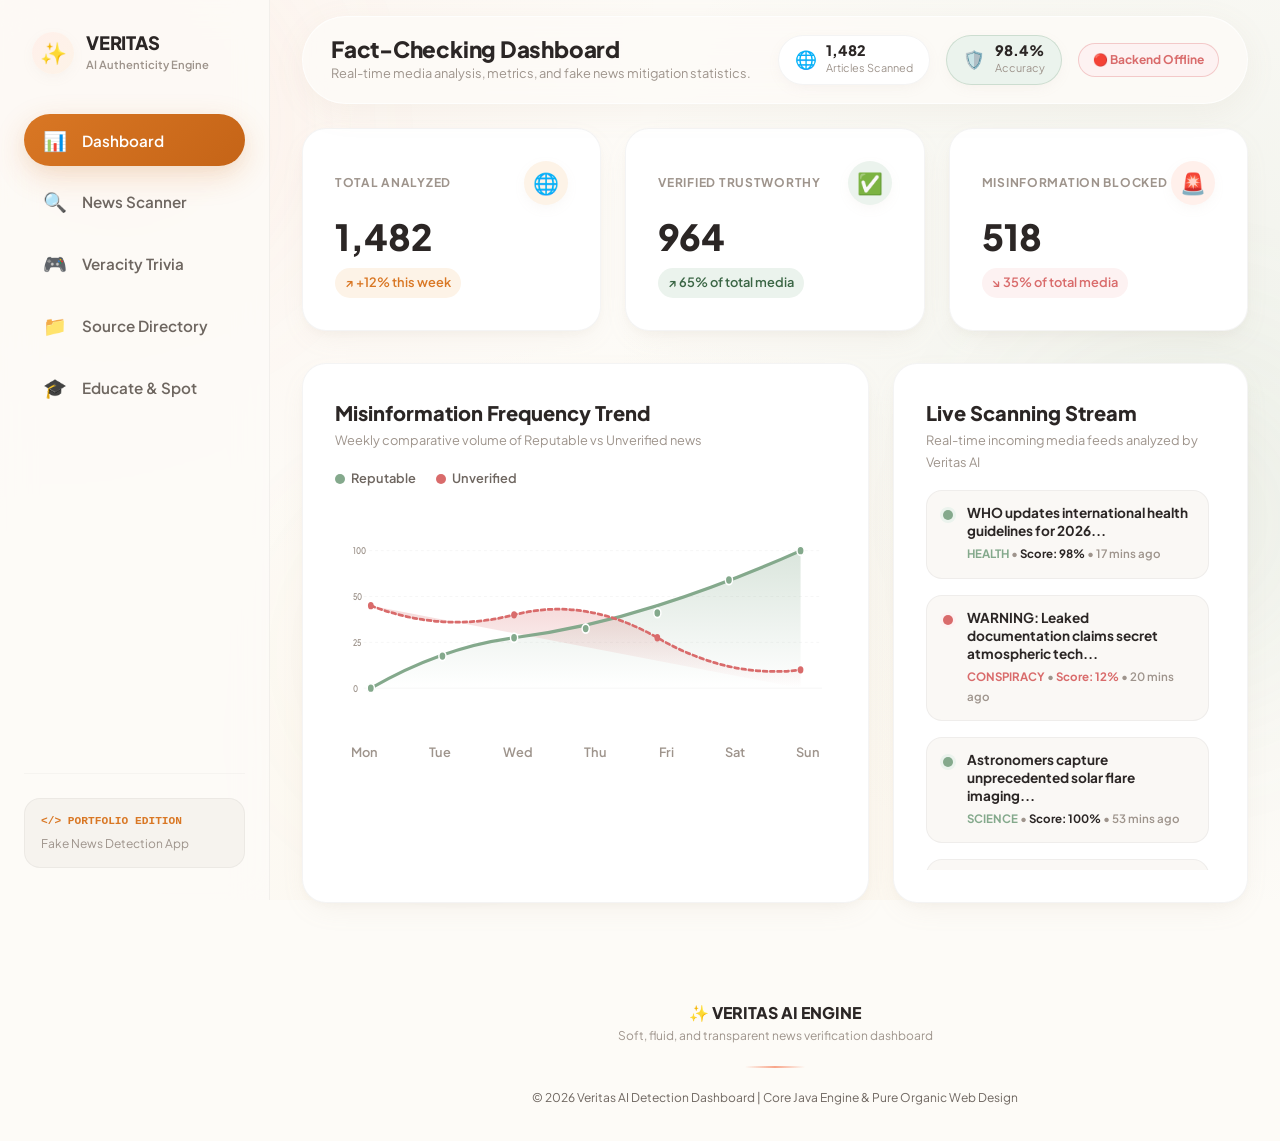
==== ui/index.html @ 65b44047 "Redesign full VERITAS Fact-Checking Dashboard with soft organic fluid light theme" ====
<!DOCTYPE html>
<html lang="en">
<head>
    <meta charset="UTF-8">
    <meta name="viewport" content="width=device-width, initial-scale=1.0">
    <title>Veritas AI — Fact-Checking Dashboard</title>
    <link rel="stylesheet" href="styles.css">
    <link rel="preconnect" href="https://fonts.googleapis.com">
    <link rel="preconnect" href="https://fonts.gstatic.com" crossorigin>
    <link href="https://fonts.googleapis.com/css2?family=Plus+Jakarta+Sans:wght@300;400;500;600;700;800&display=swap" rel="stylesheet">
</head>
<body>
    <!-- Organic Background Ambient Glows -->
    <div class="ambient-glow glow-1"></div>
    <div class="ambient-glow glow-2"></div>
    <div class="ambient-glow glow-3"></div>

    <div class="dashboard-layout">
        <!-- Sidebar Navigation -->
        <aside class="sidebar" id="sidebar">
            <div class="sidebar-brand">
                <div class="brand-logo-icon">✨</div>
                <div class="brand-logo-text">
                    <span class="brand-title">VERITAS</span>
                    <span class="brand-sub">AI Authenticity Engine</span>
                </div>
            </div>

            <nav class="sidebar-nav">
                <button class="nav-item active ripple-container" data-view="dashboard">
                    <span class="nav-icon">📊</span>
                    <span class="nav-label">Dashboard</span>
                </button>
                <button class="nav-item ripple-container" data-view="scanner">
                    <span class="nav-icon">🔍</span>
                    <span class="nav-label">News Scanner</span>
                </button>
                <button class="nav-item ripple-container" data-view="trivia">
                    <span class="nav-icon">🎮</span>
                    <span class="nav-label">Veracity Trivia</span>
                </button>
                <button class="nav-item ripple-container" data-view="directory">
                    <span class="nav-icon">📁</span>
                    <span class="nav-label">Source Directory</span>
                </button>
                <button class="nav-item ripple-container" data-view="educate">
                    <span class="nav-icon">🎓</span>
                    <span class="nav-label">Educate & Spot</span>
                </button>
            </nav>

            <div class="sidebar-footer">
                <div class="portfolio-badge">
                    <span class="badge-code">&lt;/&gt; PORTFOLIO EDITION</span>
                    <span class="badge-sub">Fake News Detection App</span>
                </div>
            </div>
        </aside>

        <!-- Main Wrapper -->
        <div class="main-wrapper">
            <!-- Topbar Navigation -->
            <header class="topbar">
                <div class="topbar-left">
                    <button class="sidebar-toggle" id="sidebarToggle" aria-label="Toggle Sidebar">☰</button>
                    <div class="topbar-title-group">
                        <h1 id="pageTitle" class="page-title">Fact-Checking Dashboard</h1>
                        <p id="pageSubtitle" class="page-subtitle">Real-time media analysis, metrics, and fake news mitigation statistics.</p>
                    </div>
                </div>

                <div class="topbar-right">
                    <div class="top-metric-pill">
                        <span class="metric-icon">🌐</span>
                        <div class="metric-text-group">
                            <span class="metric-val">1,482</span>
                            <span class="metric-lbl">Articles Scanned</span>
                        </div>
                    </div>
                    <div class="top-metric-pill highlight">
                        <span class="metric-icon">🛡️</span>
                        <div class="metric-text-group">
                            <span class="metric-val">98.4%</span>
                            <span class="metric-lbl">Accuracy</span>
                        </div>
                    </div>
                    <div id="apiStatus" class="status-indicator checking">Checking...</div>
                </div>
            </header>

            <!-- Views Container -->
            <main class="content-body">

                <!-- VIEW 1: DASHBOARD -->
                <div id="view-dashboard" class="view-section active section-reveal">
                    <!-- Top Metric Cards Row -->
                    <div class="stats-grid">
                        <div class="stat-card card-organic">
                            <div class="stat-header">
                                <span class="stat-title">TOTAL ANALYZED</span>
                                <div class="stat-icon-wrapper globe">🌐</div>
                            </div>
                            <div class="stat-value">1,482</div>
                            <div class="stat-badge positive">
                                <span>↗ +12% this week</span>
                            </div>
                        </div>

                        <div class="stat-card card-organic">
                            <div class="stat-header">
                                <span class="stat-title">VERIFIED TRUSTWORTHY</span>
                                <div class="stat-icon-wrapper check">✅</div>
                            </div>
                            <div class="stat-value">964</div>
                            <div class="stat-badge neutral">
                                <span>↗ 65% of total media</span>
                            </div>
                        </div>

                        <div class="stat-card card-organic">
                            <div class="stat-header">
                                <span class="stat-title">MISINFORMATION BLOCKED</span>
                                <div class="stat-icon-wrapper alert">🚨</div>
                            </div>
                            <div class="stat-value">518</div>
                            <div class="stat-badge negative">
                                <span>↘ 35% of total media</span>
                            </div>
                        </div>
                    </div>

                    <!-- Dashboard Main Grid: Trend Chart & Live Stream -->
                    <div class="dashboard-grid">
                        <!-- Misinformation Frequency Trend Chart Card -->
                        <div class="card card-organic chart-card">
                            <div class="chart-header">
                                <div>
                                    <h2 class="card-heading">Misinformation Frequency Trend</h2>
                                    <p class="card-subheading">Weekly comparative volume of Reputable vs Unverified news</p>
                                </div>
                                <div class="chart-legend">
                                    <span class="legend-item"><span class="dot sage"></span> Reputable</span>
                                    <span class="legend-item"><span class="dot terracotta"></span> Unverified</span>
                                </div>
                            </div>

                            <div class="chart-container">
                                <svg class="trend-chart-svg" viewBox="0 0 700 240" preserveAspectRatio="none">
                                    <defs>
                                        <linearGradient id="sageGrad" x1="0" y1="0" x2="0" y2="1">
                                            <stop offset="0%" stop-color="#84A98C" stop-opacity="0.3"/>
                                            <stop offset="100%" stop-color="#84A98C" stop-opacity="0.0"/>
                                        </linearGradient>
                                        <linearGradient id="terraGrad" x1="0" y1="0" x2="0" y2="1">
                                            <stop offset="0%" stop-color="#D96B6B" stop-opacity="0.25"/>
                                            <stop offset="100%" stop-color="#D96B6B" stop-opacity="0.0"/>
                                        </linearGradient>
                                    </defs>

                                    <!-- Grid lines -->
                                    <line x1="40" y1="40" x2="680" y2="40" stroke="rgba(43,38,37,0.05)" stroke-dasharray="4 4"/>
                                    <line x1="40" y1="90" x2="680" y2="90" stroke="rgba(43,38,37,0.05)" stroke-dasharray="4 4"/>
                                    <line x1="40" y1="140" x2="680" y2="140" stroke="rgba(43,38,37,0.05)" stroke-dasharray="4 4"/>
                                    <line x1="40" y1="190" x2="680" y2="190" stroke="rgba(43,38,37,0.05)"/>

                                    <!-- Y Axis Labels -->
                                    <text x="25" y="44" class="chart-axis-text">100</text>
                                    <text x="25" y="94" class="chart-axis-text">50</text>
                                    <text x="25" y="144" class="chart-axis-text">25</text>
                                    <text x="25" y="194" class="chart-axis-text">0</text>

                                    <!-- Area Fill Curves -->
                                    <path d="M 50 190 Q 150 145, 250 135 T 450 100 T 650 40 L 650 190 Z" fill="url(#sageGrad)"/>
                                    <path d="M 50 100 Q 150 130, 250 110 T 450 135 T 650 170 L 650 190 Z" fill="url(#terraGrad)"/>

                                    <!-- Trend Lines -->
                                    <path d="M 50 190 Q 150 145, 250 135 T 450 100 T 650 40" fill="none" stroke="#84A98C" stroke-width="3.5" stroke-linecap="round"/>
                                    <path d="M 50 100 Q 150 130, 250 110 T 450 135 T 650 170" fill="none" stroke="#D96B6B" stroke-width="3" stroke-dasharray="6 4" stroke-linecap="round"/>

                                    <!-- Data Dots -->
                                    <circle cx="50" cy="190" r="5" fill="#84A98C" stroke="#FFF" stroke-width="2"/>
                                    <circle cx="150" cy="155" r="5" fill="#84A98C" stroke="#FFF" stroke-width="2"/>
                                    <circle cx="250" cy="135" r="5" fill="#84A98C" stroke="#FFF" stroke-width="2"/>
                                    <circle cx="350" cy="125" r="5" fill="#84A98C" stroke="#FFF" stroke-width="2"/>
                                    <circle cx="450" cy="108" r="5" fill="#84A98C" stroke="#FFF" stroke-width="2"/>
                                    <circle cx="550" cy="72" r="5" fill="#84A98C" stroke="#FFF" stroke-width="2"/>
                                    <circle cx="650" cy="40" r="5" fill="#84A98C" stroke="#FFF" stroke-width="2"/>

                                    <circle cx="50" cy="100" r="4" fill="#D96B6B"/>
                                    <circle cx="250" cy="110" r="4" fill="#D96B6B"/>
                                    <circle cx="450" cy="135" r="4" fill="#D96B6B"/>
                                    <circle cx="650" cy="170" r="4" fill="#D96B6B"/>
                                </svg>
                            </div>

                            <div class="chart-x-axis">
                                <span>Mon</span><span>Tue</span><span>Wed</span><span>Thu</span><span>Fri</span><span>Sat</span><span>Sun</span>
                            </div>
                        </div>

                        <!-- Live Scanning Stream Card -->
                        <div class="card card-organic stream-card">
                            <div class="card-header">
                                <h2 class="card-heading">Live Scanning Stream</h2>
                                <p class="card-subheading">Real-time incoming media feeds analyzed by Veritas AI</p>
                            </div>

                            <div class="stream-list" id="streamList">
                                <div class="stream-item">
                                    <span class="stream-dot sage"></span>
                                    <div class="stream-info">
                                        <h4 class="stream-title">WHO updates international health guidelines for 2026...</h4>
                                        <div class="stream-meta">
                                            <span class="tag">HEALTH</span> • <span class="score">Score: 98%</span> • <span class="time">17 mins ago</span>
                                        </div>
                                    </div>
                                </div>

                                <div class="stream-item">
                                    <span class="stream-dot terracotta"></span>
                                    <div class="stream-info">
                                        <h4 class="stream-title">WARNING: Leaked documentation claims secret atmospheric tech...</h4>
                                        <div class="stream-meta">
                                            <span class="tag danger">CONSPIRACY</span> • <span class="score danger">Score: 12%</span> • <span class="time">20 mins ago</span>
                                        </div>
                                    </div>
                                </div>

                                <div class="stream-item">
                                    <span class="stream-dot sage"></span>
                                    <div class="stream-info">
                                        <h4 class="stream-title">Astronomers capture unprecedented solar flare imaging...</h4>
                                        <div class="stream-meta">
                                            <span class="tag">SCIENCE</span> • <span class="score">Score: 100%</span> • <span class="time">53 mins ago</span>
                                        </div>
                                    </div>
                                </div>

                                <div class="stream-item">
                                    <span class="stream-dot terracotta"></span>
                                    <div class="stream-info">
                                        <h4 class="stream-title">EXCLUSIVE: Secret financial treaty to eliminate digital currency...</h4>
                                        <div class="stream-meta">
                                            <span class="tag danger">FINANCE</span> • <span class="score danger">Score: 8%</span> • <span class="time">45 mins ago</span>
                                        </div>
                                    </div>
                                </div>

                                <div class="stream-item">
                                    <span class="stream-dot sage"></span>
                                    <div class="stream-info">
                                        <h4 class="stream-title">Provincial court passes security reform legislation after debate...</h4>
                                        <div class="stream-meta">
                                            <span class="tag">POLITICS</span> • <span class="score">Score: 87%</span> • <span class="time">42 mins ago</span>
                                        </div>
                                    </div>
                                </div>
                            </div>
                        </div>
                    </div>
                </div>

                <!-- VIEW 2: NEWS SCANNER -->
                <div id="view-scanner" class="view-section section-reveal">
                    <div class="card card-organic">
                        <div class="card-header">
                            <div class="section-title-group">
                                <span class="section-icon">✍️</span>
                                <div>
                                    <h2 class="section-title">Analyze News Article</h2>
                                    <p class="section-desc">Paste article text, rumor claims, or news snippets below for deep AI diagnostic evaluation</p>
                                </div>
                            </div>
                        </div>

                        <div class="input-group">
                            <label for="newsText" class="input-label">Article Text Content</label>
                            <div class="textarea-wrapper">
                                <textarea 
                                    id="newsText" 
                                    class="text-input" 
                                    placeholder="Paste news article content here...&#10;&#10;Example: 'Breaking: Scientists discover revolutionary energy source that eliminates power bills forever! Local authorities confirmed secret documents...'"
                                    rows="7"
                                ></textarea>
                            </div>
                            <div class="input-footer">
                                <div class="quick-tips">
                                    <span class="tip-dot"></span> Tip: Use <kbd>Ctrl</kbd> + <kbd>Enter</kbd> to analyze quickly
                                </div>
                                <span id="charCount" class="char-count">0 characters</span>
                            </div>
                        </div>
                        
                        <div class="button-row">
                            <button id="analyzeBtn" class="analyze-btn btn-magnetic ripple-container" type="button">
                                <span class="btn-icon">🚀</span>
                                <span class="btn-text">Analyze Article</span>
                            </button>
                        </div>
                    </div>

                    <!-- Results Section -->
                    <div id="resultsCard" class="card card-organic results-card hidden">
                        <div class="card-header border-bottom-organic">
                            <h2 class="section-title">
                                <span class="section-icon">📊</span>
                                Analysis Report
                            </h2>
                            <span class="result-badge-label">Real-time Verdict</span>
                        </div>
                        
                        <!-- Loading State -->
                        <div id="loadingState" class="loading-state hidden">
                            <div class="liquid-spinner">
                                <div class="spinner-ring"></div>
                                <div class="spinner-ring"></div>
                            </div>
                            <p class="loading-text">Evaluating linguistic markers and structural authenticity...</p>
                        </div>

                        <!-- Results Content -->
                        <div id="resultsContent" class="results-content hidden">
                            <div class="result-hero-banner">
                                <div id="predictionBadge" class="prediction-badge"></div>
                                <div class="confidence-container">
                                    <span class="confidence-label">Confidence Score</span>
                                    <div id="confidenceScore" class="confidence-score"></div>
                                    <div class="confidence-bar-bg">
                                        <div id="confidenceBarFill" class="confidence-bar-fill"></div>
                                    </div>
                                </div>
                            </div>
                            
                            <div class="result-details">
                                <div class="detail-item card-subtle">
                                    <span class="detail-label">AI Diagnostic Breakdown</span>
                                    <p id="analysisText" class="detail-value"></p>
                                </div>
                                
                                <div class="result-meta-grid">
                                    <div class="meta-card">
                                        <span class="meta-icon">📏</span>
                                        <div>
                                            <span class="meta-label">Text Volume</span>
                                            <span id="textLength" class="meta-value">--</span>
                                        </div>
                                    </div>
                                    <div class="meta-card">
                                        <span class="meta-icon">🕒</span>
                                        <div>
                                            <span class="meta-label">Timestamp</span>
                                            <span id="timestamp" class="meta-value">--</span>
                                        </div>
                                    </div>
                                    <div class="meta-card">
                                        <span class="meta-icon">⚡</span>
                                        <div>
                                            <span class="meta-label">Engine Latency</span>
                                            <span class="meta-value">&lt; 15ms</span>
                                        </div>
                                    </div>
                                </div>
                            </div>
                        </div>

                        <!-- Error State -->
                        <div id="errorState" class="error-state hidden">
                            <div class="error-badge">⚠️</div>
                            <h3 class="error-title">Analysis Interrupted</h3>
                            <p id="errorMessage" class="error-message"></p>
                            <button id="retryBtn" class="retry-btn btn-magnetic ripple-container">
                                <span class="btn-text">Try Again</span>
                            </button>
                        </div>
                    </div>
                </div>

                <!-- VIEW 3: VERACITY TRIVIA -->
                <div id="view-trivia" class="view-section section-reveal">
                    <div class="card card-organic trivia-container">
                        <div class="trivia-header">
                            <div>
                                <span class="hero-badge">🎮 Interactive Quiz</span>
                                <h2 class="section-title">Can You Spot Misinformation?</h2>
                                <p class="section-desc">Test your headline verification skills against real and generated news claims</p>
                            </div>
                            <div class="trivia-score-card">
                                <span class="score-lbl">Score</span>
                                <span id="triviaScore" class="score-val">0 / 0</span>
                            </div>
                        </div>

                        <div id="triviaCard" class="card-subtle trivia-box">
                            <div class="quiz-question-header">
                                <span id="quizCategory" class="quiz-cat">SCIENCE & TECH</span>
                                <span id="quizNumber" class="quiz-num">Question 1 of 5</span>
                            </div>

                            <h3 id="quizHeadline" class="quiz-headline">"Breaking: New battery technology discovered using salt water charges smartphones in 3 seconds!"</h3>

                            <div class="quiz-options">
                                <button class="quiz-opt-btn ripple-container" data-answer="fake">
                                    <span class="opt-icon">🚨</span> FAKE NEWS
                                </button>
                                <button class="quiz-opt-btn ripple-container" data-answer="real">
                                    <span class="opt-icon">✅</span> AUTHENTIC REAL
                                </button>
                            </div>

                            <div id="quizFeedback" class="quiz-feedback hidden">
                                <div id="feedbackBadge" class="feedback-badge"></div>
                                <p id="feedbackText" class="feedback-text"></p>
                                <button id="nextQuizBtn" class="analyze-btn btn-magnetic ripple-container" style="margin-top: 1rem;">
                                    <span>Next Question →</span>
                                </button>
                            </div>
                        </div>
                    </div>
                </div>

                <!-- VIEW 4: SOURCE DIRECTORY -->
                <div id="view-directory" class="view-section section-reveal">
                    <div class="card card-organic">
                        <div class="directory-header">
                            <div>
                                <h2 class="section-title">Verified News Source Directory</h2>
                                <p class="section-desc">Inspect trust indices and editorial bias ratings for major global outlets</p>
                            </div>
                            <div class="directory-search">
                                <input type="text" id="dirSearchInput" class="dir-input" placeholder="Search news outlet...">
                            </div>
                        </div>

                        <div class="directory-grid" id="directoryGrid">
                            <div class="source-card card-subtle" data-name="Reuters">
                                <div class="source-head">
                                    <span class="source-logo">🗞️</span>
                                    <div>
                                        <h4 class="source-name">Reuters</h4>
                                        <span class="source-type">International Wire Service</span>
                                    </div>
                                    <span class="trust-score high">98% Trust</span>
                                </div>
                                <p class="source-desc">Neutral fact-based reporting with minimal editorial bias and strict verification standards.</p>
                            </div>

                            <div class="source-card card-subtle" data-name="Associated Press">
                                <div class="source-head">
                                    <span class="source-logo">🌐</span>
                                    <div>
                                        <h4 class="source-name">Associated Press (AP)</h4>
                                        <span class="source-type">Global News Agency</span>
                                    </div>
                                    <span class="trust-score high">97% Trust</span>
                                </div>
                                <p class="source-desc">Gold standard in primary source investigative journalism and unbiased news syndication.</p>
                            </div>

                            <div class="source-card card-subtle" data-name="BBC News">
                                <div class="source-head">
                                    <span class="source-logo">📡</span>
                                    <div>
                                        <h4 class="source-name">BBC News</h4>
                                        <span class="source-type">Public Broadcaster</span>
                                    </div>
                                    <span class="trust-score high">95% Trust</span>
                                </div>
                                <p class="source-desc">High credibility public service reporting with rigorous editorial oversight.</p>
                            </div>

                            <div class="source-card card-subtle" data-name="Daily Mail">
                                <div class="source-head">
                                    <span class="source-logo">⚡</span>
                                    <div>
                                        <h4 class="source-name">Daily Mail</h4>
                                        <span class="source-type">Tabloid Media</span>
                                    </div>
                                    <span class="trust-score medium">62% Trust</span>
                                </div>
                                <p class="source-desc">Sensational headlines with mixed accuracy on scientific and political claims.</p>
                            </div>

                            <div class="source-card card-subtle" data-name="Epoch Times">
                                <div class="source-head">
                                    <span class="source-logo">⚠️</span>
                                    <div>
                                        <h4 class="source-name">Epoch Times</h4>
                                        <span class="source-type">Alternative Media</span>
                                    </div>
                                    <span class="trust-score low">45% Trust</span>
                                </div>
                                <p class="source-desc">Promotes conspiracy theories and unverified political narratives with high bias.</p>
                            </div>
                        </div>
                    </div>
                </div>

                <!-- VIEW 5: EDUCATE & SPOT -->
                <div id="view-educate" class="view-section section-reveal">
                    <div class="card card-organic">
                        <div class="card-header">
                            <h2 class="section-title">Spotting Misinformation Red Flags</h2>
                            <p class="section-desc">Key diagnostic rules to identify fake news before sharing online</p>
                        </div>

                        <div class="educate-grid">
                            <div class="educate-card card-subtle">
                                <span class="edu-icon">🚩</span>
                                <h3>1. Sensational & Emotional Headlines</h3>
                                <p>Fake news uses ALL CAPS, exaggerated shock words ("DOCTORS HATE THIS!"), and emotional bait to trigger immediate impulse sharing before critical evaluation.</p>
                            </div>

                            <div class="educate-card card-subtle">
                                <span class="edu-icon">🕵️</span>
                                <h3>2. Missing Byline & Named Sources</h3>
                                <p>Authentic reporting lists clear journalist names and verifiable institution citations. Fake articles rely on vague phrases like "Scientists claim" or "Leaked documents show".</p>
                            </div>

                            <div class="educate-card card-subtle">
                                <span class="edu-icon">🖼️</span>
                                <h3>3. Manipulated & Out-of-Context Media</h3>
                                <p>Check images using reverse image search. Misinformation frequently recycles old disaster photos or AI-generated composite visuals to fabricate crisis events.</p>
                            </div>

                            <div class="educate-card card-subtle">
                                <span class="edu-icon">🔄</span>
                                <h3>4. Circular Reporting & Echo Chambers</h3>
                                <p>False claims cite obscure blogs that in turn cite the original claim. Always trace the primary source of the statement to confirm validity.</p>
                            </div>
                        </div>
                    </div>
                </div>

            </main>

            <!-- Organic Footer -->
            <footer class="footer">
                <div class="footer-content">
                    <div class="footer-brand">
                        <span class="footer-logo">✨ VERITAS AI ENGINE</span>
                        <p class="footer-tagline">Soft, fluid, and transparent news verification dashboard</p>
                    </div>
                    <div class="footer-divider"></div>
                    <p class="copyright">&copy; 2026 Veritas AI Detection Dashboard | Core Java Engine & Pure Organic Web Design</p>
                </div>
            </footer>
        </div>
    </div>

    <script src="app.js"></script>
</body>
</html>
---- ui/styles.css ----
/* Veritas AI - Soft Organic & Fluid Dashboard Design System */

:root {
  /* Color Palette (Light Theme Only) */
  --bg-primary: #FDFBF7;
  --bg-cream: #FAF8F5;
  --surface-white: #FFFFFF;
  --surface-subtle: #F6F3EE;
  --sidebar-bg: rgba(253, 251, 247, 0.85);
  
  /* Translucent Delicate Borders */
  --border-organic: rgba(43, 38, 37, 0.05);
  --border-focus: rgba(217, 119, 36, 0.35);
  --border-light: rgba(43, 38, 37, 0.03);
  
  /* Text Tokens */
  --text-header: #2B2625;
  --text-body: #6E6660;
  --text-muted: #9E948C;
  --text-inverse: #FFFFFF;
  
  /* Warm Subdued Accents */
  --accent-amber: #D97724;
  --accent-amber-light: #FDF3E7;
  --accent-honey: #E5A93C;
  --accent-peach: #F8A589;
  --accent-peach-light: #FFF0EB;
  --accent-sage: #84A98C;
  --accent-sage-light: #EBF3ED;
  --accent-terracotta: #D96B6B;
  --accent-terracotta-light: #FDF2F2;

  /* Typography */
  --font-family: 'Plus Jakarta Sans', -apple-system, BlinkMacSystemFont, 'Segoe UI', Roboto, sans-serif;
  --font-size-xs: 0.75rem;
  --font-size-sm: 0.875rem;
  --font-size-base: 1rem;
  --font-size-lg: 1.125rem;
  --font-size-xl: 1.35rem;
  --font-size-2xl: 1.75rem;
  --font-size-3xl: 2.25rem;
  
  /* Radii */
  --radius-sm: 12px;
  --radius-md: 16px;
  --radius-lg: 24px;
  --radius-xl: 32px;
  --radius-pill: 9999px;
  
  /* Multi-Layered Ambient Drop Shadows */
  --shadow-ambient-sm: 0 4px 15px -4px rgba(180, 160, 140, 0.12);
  --shadow-ambient: 0 10px 30px -10px rgba(180, 160, 140, 0.15), 0 4px 12px -4px rgba(180, 160, 140, 0.08);
  --shadow-ambient-hover: 0 20px 45px -12px rgba(170, 145, 120, 0.22), 0 6px 18px -4px rgba(170, 145, 120, 0.1);
  --shadow-floating: 0 8px 32px 0 rgba(160, 140, 120, 0.08);
  --shadow-glow: 0 10px 30px rgba(217, 119, 36, 0.22);
  
  /* Transitions */
  --ease-fluid: cubic-bezier(0.16, 1, 0.3, 1);
  --transition-fast: all 0.25s var(--ease-fluid);
  --transition-normal: all 0.4s var(--ease-fluid);
}

/* Reset & Base */
* {
  margin: 0;
  padding: 0;
  box-sizing: border-box;
  -webkit-tap-highlight-color: transparent;
}

html {
  scroll-behavior: smooth;
  background-color: var(--bg-primary);
  color: var(--text-body);
  font-family: var(--font-family);
  font-size: 16px;
  line-height: 1.7;
}

body {
  min-height: 100vh;
  position: relative;
  overflow-x: hidden;
  background: radial-gradient(circle at 5% 0%, rgba(248, 165, 137, 0.08) 0%, transparent 40%),
              radial-gradient(circle at 95% 35%, rgba(132, 169, 140, 0.09) 0%, transparent 45%),
              radial-gradient(circle at 50% 95%, rgba(229, 169, 60, 0.07) 0%, transparent 50%),
              var(--bg-primary);
  background-attachment: fixed;
}

/* Ambient Glows */
.ambient-glow {
  position: fixed;
  border-radius: 50%;
  filter: blur(80px);
  pointer-events: none;
  z-index: 0;
  opacity: 0.55;
}
.glow-1 { width: 450px; height: 450px; top: -100px; left: -100px; background: radial-gradient(circle, rgba(248, 165, 137, 0.22) 0%, transparent 70%); }
.glow-2 { width: 500px; height: 500px; top: 30%; right: -150px; background: radial-gradient(circle, rgba(132, 169, 140, 0.2) 0%, transparent 70%); }
.glow-3 { width: 400px; height: 400px; bottom: 5%; left: 20%; background: radial-gradient(circle, rgba(229, 169, 60, 0.16) 0%, transparent 70%); }

/* Layout Grid */
.dashboard-layout {
  display: flex;
  min-height: 100vh;
  position: relative;
  z-index: 1;
}

/* Sidebar Styling */
.sidebar {
  width: 270px;
  background: var(--sidebar-bg);
  backdrop-filter: blur(16px);
  -webkit-backdrop-filter: blur(16px);
  border-right: 1px solid var(--border-organic);
  padding: 2rem 1.5rem;
  display: flex;
  flex-direction: column;
  position: fixed;
  top: 0;
  bottom: 0;
  left: 0;
  z-index: 100;
  transition: var(--transition-normal);
}

.sidebar-brand {
  display: flex;
  align-items: center;
  gap: 0.75rem;
  margin-bottom: 2.5rem;
  padding-left: 0.5rem;
}

.brand-logo-icon {
  width: 42px;
  height: 42px;
  border-radius: 50%;
  background: linear-gradient(135deg, var(--accent-peach-light), var(--accent-amber-light));
  display: flex;
  align-items: center;
  justify-content: center;
  font-size: 1.35rem;
  box-shadow: var(--shadow-ambient-sm);
}

.brand-logo-text {
  display: flex;
  flex-direction: column;
}

.brand-title {
  font-size: 1.15rem;
  font-weight: 800;
  color: var(--text-header);
  letter-spacing: -0.01em;
  line-height: 1.2;
}

.brand-sub {
  font-size: 0.7rem;
  color: var(--text-muted);
  font-weight: 600;
}

/* Sidebar Nav Buttons */
.sidebar-nav {
  display: flex;
  flex-direction: column;
  gap: 0.6rem;
  flex: 1;
}

.nav-item {
  display: flex;
  align-items: center;
  gap: 0.9rem;
  padding: 0.85rem 1.2rem;
  border-radius: var(--radius-pill);
  border: none;
  background: transparent;
  color: var(--text-body);
  font-family: var(--font-family);
  font-size: 0.95rem;
  font-weight: 600;
  cursor: pointer;
  transition: var(--transition-normal);
  text-align: left;
}

.nav-item:hover {
  background-color: var(--accent-amber-light);
  color: var(--accent-amber);
  transform: translateX(4px);
}

.nav-item.active {
  background: linear-gradient(135deg, var(--accent-amber), #C56417);
  color: var(--text-inverse);
  box-shadow: var(--shadow-glow), var(--shadow-ambient-sm);
}

.nav-icon {
  font-size: 1.2rem;
}

/* Sidebar Footer */
.sidebar-footer {
  margin-top: auto;
  padding-top: 1.5rem;
  border-top: 1px solid var(--border-light);
}

.portfolio-badge {
  background: var(--surface-subtle);
  padding: 0.8rem 1rem;
  border-radius: var(--radius-md);
  display: flex;
  flex-direction: column;
  gap: 0.2rem;
  border: 1px solid var(--border-organic);
}

.badge-code {
  font-size: 0.7rem;
  font-weight: 700;
  color: var(--accent-amber);
  font-family: monospace;
}

.badge-sub {
  font-size: 0.75rem;
  color: var(--text-muted);
}

/* Main Content Wrapper */
.main-wrapper {
  margin-left: 270px;
  flex: 1;
  display: flex;
  flex-direction: column;
  min-height: 100vh;
}

/* Topbar Floating Nav */
.topbar {
  position: sticky;
  top: 1rem;
  z-index: 90;
  margin: 1rem 2rem 1.5rem;
  padding: 1.1rem 1.75rem;
  border-radius: var(--radius-pill);
  background: rgba(253, 251, 247, 0.82);
  backdrop-filter: blur(16px);
  -webkit-backdrop-filter: blur(16px);
  border: 1px solid rgba(255, 255, 255, 0.7);
  box-shadow: var(--shadow-floating);
  display: flex;
  align-items: center;
  justify-content: space-between;
  transition: var(--transition-normal);
}

.topbar-left {
  display: flex;
  align-items: center;
  gap: 1rem;
}

.sidebar-toggle {
  display: none;
  background: var(--surface-white);
  border: 1px solid var(--border-organic);
  border-radius: 50%;
  width: 40px;
  height: 40px;
  font-size: 1.2rem;
  cursor: pointer;
}

.page-title {
  font-size: 1.4rem;
  font-weight: 800;
  color: var(--text-header);
  line-height: 1.2;
  letter-spacing: -0.01em;
}

.page-subtitle {
  font-size: 0.8rem;
  color: var(--text-muted);
}

.topbar-right {
  display: flex;
  align-items: center;
  gap: 1rem;
}

.top-metric-pill {
  display: flex;
  align-items: center;
  gap: 0.6rem;
  background: var(--surface-white);
  padding: 0.45rem 1rem;
  border-radius: var(--radius-pill);
  border: 1px solid var(--border-organic);
  box-shadow: var(--shadow-ambient-sm);
}

.top-metric-pill.highlight {
  background: var(--accent-sage-light);
  border-color: rgba(132, 169, 140, 0.3);
}

.metric-icon {
  font-size: 1.1rem;
}

.metric-text-group {
  display: flex;
  flex-direction: column;
}

.metric-val {
  font-size: 0.9rem;
  font-weight: 800;
  color: var(--text-header);
  line-height: 1.1;
}

.metric-lbl {
  font-size: 0.68rem;
  color: var(--text-muted);
}

/* Status Indicator Pill */
.status-indicator {
  display: inline-flex;
  align-items: center;
  gap: 0.5rem;
  padding: 6px 14px;
  border-radius: var(--radius-pill);
  font-size: var(--font-size-xs);
  font-weight: 700;
  transition: var(--transition-fast);
}

.status-indicator.online { background-color: var(--accent-sage-light); color: #3B6645; border: 1px solid rgba(132, 169, 140, 0.3); }
.status-indicator.offline { background-color: var(--accent-terracotta-light); color: var(--accent-terracotta); border: 1px solid rgba(217, 107, 107, 0.3); }
.status-indicator.checking { background-color: var(--accent-amber-light); color: var(--accent-amber); border: 1px solid rgba(217, 119, 36, 0.3); }

/* Main Content Body */
.content-body {
  padding: 0 2rem 3rem;
  flex: 1;
}

.view-section {
  display: none;
}

.view-section.active {
  display: block;
}

/* Organic Soft Cards */
.card-organic {
  background: var(--surface-white);
  border-radius: var(--radius-lg);
  padding: 2rem;
  box-shadow: var(--shadow-ambient);
  border: 1px solid var(--border-organic);
  transition: transform 0.4s var(--ease-fluid), box-shadow 0.4s var(--ease-fluid);
  position: relative;
  overflow: hidden;
}

.card-organic:hover {
  box-shadow: var(--shadow-ambient-hover);
  transform: translateY(-2px);
}

.card-subtle {
  background-color: var(--surface-subtle);
  border-radius: var(--radius-md);
  padding: 1.5rem;
  border: 1px solid var(--border-light);
}

/* Stats Cards Grid (Top Row) */
.stats-grid {
  display: grid;
  grid-template-columns: repeat(auto-fit, minmax(240px, 1fr));
  gap: 1.5rem;
  margin-bottom: 2rem;
}

.stat-card {
  display: flex;
  flex-direction: column;
}

.stat-header {
  display: flex;
  justify-content: space-between;
  align-items: center;
  margin-bottom: 0.75rem;
}

.stat-title {
  font-size: 0.75rem;
  font-weight: 700;
  color: var(--text-muted);
  letter-spacing: 0.06em;
}

.stat-icon-wrapper {
  width: 44px;
  height: 44px;
  border-radius: 50%;
  display: flex;
  align-items: center;
  justify-content: center;
  font-size: 1.3rem;
  box-shadow: var(--shadow-ambient-sm);
}

.stat-icon-wrapper.globe { background: var(--accent-amber-light); }
.stat-icon-wrapper.check { background: var(--accent-sage-light); }
.stat-icon-wrapper.alert { background: var(--accent-peach-light); }

.stat-value {
  font-size: 2.25rem;
  font-weight: 800;
  color: var(--text-header);
  line-height: 1.1;
  margin-bottom: 0.75rem;
}

.stat-badge {
  font-size: 0.8rem;
  font-weight: 600;
  padding: 4px 10px;
  border-radius: var(--radius-pill);
  display: inline-flex;
  align-self: flex-start;
}

.stat-badge.positive { background-color: var(--accent-amber-light); color: var(--accent-amber); }
.stat-badge.neutral { background-color: var(--accent-sage-light); color: #3B6645; }
.stat-badge.negative { background-color: var(--accent-terracotta-light); color: var(--accent-terracotta); }

/* Dashboard Main Grid (Chart + Live Stream) */
.dashboard-grid {
  display: grid;
  grid-template-columns: 1.6fr 1fr;
  gap: 1.5rem;
}

/* Trend Chart Card */
.chart-card {
  display: flex;
  flex-direction: column;
}

.chart-header {
  display: flex;
  justify-content: space-between;
  align-items: flex-start;
  margin-bottom: 1.5rem;
  flex-wrap: wrap;
  gap: 1rem;
}

.card-heading {
  font-size: 1.25rem;
  font-weight: 800;
  color: var(--text-header);
}

.card-subheading {
  font-size: 0.8rem;
  color: var(--text-muted);
}

.chart-legend {
  display: flex;
  gap: 1.2rem;
}

.legend-item {
  font-size: 0.8rem;
  font-weight: 600;
  color: var(--text-body);
  display: flex;
  align-items: center;
  gap: 0.4rem;
}

.dot { width: 10px; height: 10px; border-radius: 50%; display: inline-block; }
.dot.sage { background-color: var(--accent-sage); }
.dot.terracotta { background-color: var(--accent-terracotta); }

.chart-container {
  width: 100%;
  height: 220px;
  position: relative;
}

.trend-chart-svg {
  width: 100%;
  height: 100%;
}

.chart-axis-text {
  font-size: 10px;
  fill: var(--text-muted);
  font-family: var(--font-family);
  font-weight: 600;
}

.chart-x-axis {
  display: flex;
  justify-content: space-between;
  padding: 0.5rem 1rem 0;
  font-size: 0.8rem;
  color: var(--text-muted);
  font-weight: 600;
}

/* Live Scanning Stream Card */
.stream-card {
  display: flex;
  flex-direction: column;
}

.stream-list {
  display: flex;
  flex-direction: column;
  gap: 1rem;
  margin-top: 1rem;
  max-height: 380px;
  overflow-y: auto;
  padding-right: 0.4rem;
}

.stream-item {
  display: flex;
  align-items: flex-start;
  gap: 0.85rem;
  padding: 0.85rem 1rem;
  background: var(--bg-cream);
  border-radius: var(--radius-md);
  border: 1px solid var(--border-organic);
  transition: var(--transition-fast);
}

.stream-item:hover {
  background: var(--surface-white);
  box-shadow: var(--shadow-ambient-sm);
  transform: translateX(2px);
}

.stream-dot {
  width: 10px;
  height: 10px;
  border-radius: 50%;
  margin-top: 6px;
  flex-shrink: 0;
}

.stream-dot.sage { background-color: var(--accent-sage); box-shadow: 0 0 0 3px var(--accent-sage-light); }
.stream-dot.terracotta { background-color: var(--accent-terracotta); box-shadow: 0 0 0 3px var(--accent-terracotta-light); }

.stream-title {
  font-size: 0.85rem;
  font-weight: 700;
  color: var(--text-header);
  line-height: 1.3;
  margin-bottom: 0.3rem;
}

.stream-meta {
  font-size: 0.72rem;
  color: var(--text-muted);
  font-weight: 600;
}

.tag { color: var(--accent-sage); font-weight: 700; }
.tag.danger { color: var(--accent-terracotta); }
.score { color: var(--text-header); font-weight: 700; }
.score.danger { color: var(--accent-terracotta); }

/* News Scanner Form Styles */
.textarea-wrapper {
  position: relative;
  border-radius: var(--radius-md);
}

.text-input {
  width: 100%;
  padding: 1.25rem 1.5rem;
  border: 1px solid rgba(43, 38, 37, 0.08);
  border-radius: var(--radius-md);
  font-family: var(--font-family);
  font-size: 1rem;
  line-height: 1.7;
  color: var(--text-header);
  background-color: var(--bg-cream);
  transition: var(--transition-normal);
  resize: vertical;
  min-height: 180px;
  outline: none;
}

.text-input:focus {
  background-color: var(--surface-white);
  border-color: var(--border-focus);
  box-shadow: 0 0 0 4px rgba(217, 119, 36, 0.08), var(--shadow-ambient-sm);
}

.input-footer {
  display: flex;
  justify-content: space-between;
  align-items: center;
  margin-top: 0.75rem;
  padding: 0 0.5rem;
}

.quick-tips {
  font-size: 0.75rem;
  color: var(--text-muted);
  display: flex;
  align-items: center;
  gap: 0.5rem;
}

.tip-dot { width: 6px; height: 6px; border-radius: 50%; background-color: var(--accent-honey); }

kbd {
  background: var(--surface-subtle);
  border: 1px solid var(--border-organic);
  border-radius: 4px;
  padding: 2px 6px;
  font-size: 0.7rem;
  color: var(--text-header);
}

.button-row { display: flex; justify-content: flex-end; margin-top: 1.5rem; }

.analyze-btn {
  display: inline-flex;
  align-items: center;
  gap: 0.75rem;
  padding: 1rem 2rem;
  background: linear-gradient(135deg, var(--accent-amber), #C56417);
  color: var(--text-inverse);
  border: none;
  border-radius: var(--radius-pill);
  font-family: var(--font-family);
  font-size: 1rem;
  font-weight: 700;
  cursor: pointer;
  box-shadow: var(--shadow-glow), var(--shadow-ambient);
  transition: var(--transition-normal);
}

.analyze-btn:hover:not(:disabled) {
  transform: scale(1.02);
  box-shadow: 0 15px 35px rgba(217, 119, 36, 0.35);
}

.results-card { margin-top: 1.5rem; }
.hidden { display: none !important; }

/* Liquid Spinner */
.loading-state { text-align: center; padding: 3rem 1.5rem; }
.liquid-spinner { position: relative; width: 54px; height: 54px; margin: 0 auto 1.25rem; }
.spinner-ring { position: absolute; width: 100%; height: 100%; border-radius: 50%; border: 3px solid transparent; border-top-color: var(--accent-amber); animation: liquid-spin 1.2s cubic-bezier(0.68, -0.55, 0.265, 1.55) infinite; }
.spinner-ring:nth-child(2) { width: 75%; height: 75%; top: 12.5%; left: 12.5%; border-top-color: var(--accent-peach); animation-duration: 0.9s; animation-direction: reverse; }
@keyframes liquid-spin { 0% { transform: rotate(0deg); } 100% { transform: rotate(360deg); } }

/* Results Report */
.result-hero-banner {
  display: flex;
  align-items: center;
  justify-content: space-between;
  flex-wrap: wrap;
  gap: 1.5rem;
  background: var(--bg-cream);
  padding: 1.5rem 2rem;
  border-radius: var(--radius-md);
  margin-top: 1.5rem;
  margin-bottom: 2rem;
  border: 1px solid var(--border-organic);
}

.prediction-badge {
  display: inline-flex;
  align-items: center;
  gap: 0.75rem;
  padding: 0.75rem 1.5rem;
  border-radius: var(--radius-pill);
  font-size: 1.1rem;
  font-weight: 800;
}

.prediction-badge.fake { background-color: var(--accent-terracotta-light); color: var(--accent-terracotta); border: 1px solid rgba(217, 107, 107, 0.25); }
.prediction-badge.real { background-color: var(--accent-sage-light); color: #2F5938; border: 1px solid rgba(132, 169, 140, 0.3); }

.confidence-container { display: flex; flex-direction: column; align-items: flex-end; min-width: 200px; }
.confidence-score { font-size: 1.75rem; font-weight: 800; color: var(--text-header); }
.confidence-bar-bg { width: 160px; height: 6px; background-color: rgba(43, 38, 37, 0.08); border-radius: var(--radius-pill); overflow: hidden; margin-top: 0.5rem; }
.confidence-bar-fill { height: 100%; width: 0%; border-radius: var(--radius-pill); background: linear-gradient(90deg, var(--accent-honey), var(--accent-amber)); transition: width 1s var(--ease-fluid); }

.result-details { display: flex; flex-direction: column; gap: 1.5rem; }
.detail-label { font-size: 0.75rem; font-weight: 700; color: var(--accent-amber); text-transform: uppercase; margin-bottom: 0.5rem; }
.detail-value { font-size: 1rem; color: var(--text-header); line-height: 1.75; }

.result-meta-grid { display: grid; grid-template-columns: repeat(auto-fit, minmax(180px, 1fr)); gap: 1rem; }
.meta-card { background: var(--bg-cream); padding: 1rem 1.25rem; border-radius: var(--radius-md); border: 1px solid var(--border-organic); display: flex; align-items: center; gap: 0.75rem; }
.meta-icon { font-size: 1.35rem; }
.meta-label { font-size: 0.75rem; color: var(--text-muted); }
.meta-value { font-size: 0.9rem; color: var(--text-header); font-weight: 700; }

/* Trivia Quiz View */
.trivia-container { display: flex; flex-direction: column; gap: 1.5rem; }
.trivia-header { display: flex; justify-content: space-between; align-items: flex-start; }
.trivia-score-card { background: var(--accent-amber-light); padding: 0.8rem 1.5rem; border-radius: var(--radius-md); text-align: center; border: 1px solid rgba(217,119,36,0.2); }
.score-lbl { font-size: 0.72rem; font-weight: 700; color: var(--accent-amber); text-transform: uppercase; }
.score-val { font-size: 1.4rem; font-weight: 800; color: var(--text-header); display: block; }

.trivia-box { display: flex; flex-direction: column; gap: 1.2rem; }
.quiz-question-header { display: flex; justify-content: space-between; font-size: 0.8rem; font-weight: 700; color: var(--text-muted); }
.quiz-cat { color: var(--accent-amber); }
.quiz-headline { font-size: 1.25rem; font-weight: 800; color: var(--text-header); line-height: 1.5; }
.quiz-options { display: grid; grid-template-columns: 1fr 1fr; gap: 1rem; }
.quiz-opt-btn { padding: 1.2rem; border-radius: var(--radius-md); border: 1px solid var(--border-organic); background: var(--surface-white); font-family: var(--font-family); font-size: 1rem; font-weight: 700; cursor: pointer; transition: var(--transition-fast); display: flex; align-items: center; justify-content: center; gap: 0.75rem; }
.quiz-opt-btn:hover { background: var(--accent-amber-light); border-color: var(--accent-amber); transform: translateY(-2px); }

.quiz-feedback { background: var(--surface-white); padding: 1.25rem; border-radius: var(--radius-md); border: 1px solid var(--border-organic); }
.feedback-badge { font-size: 1.1rem; font-weight: 800; margin-bottom: 0.5rem; }
.feedback-text { font-size: 0.9rem; color: var(--text-body); }

/* Directory View */
.directory-header { display: flex; justify-content: space-between; align-items: flex-center; margin-bottom: 1.5rem; flex-wrap: wrap; gap: 1rem; }
.dir-input { padding: 0.75rem 1.25rem; border-radius: var(--radius-pill); border: 1px solid var(--border-organic); background: var(--bg-cream); font-family: var(--font-family); font-size: 0.9rem; width: 260px; outline: none; }
.dir-input:focus { border-color: var(--accent-amber); background: var(--surface-white); }
.directory-grid { display: grid; grid-template-columns: repeat(auto-fit, minmax(280px, 1fr)); gap: 1.25rem; }
.source-card { display: flex; flex-direction: column; gap: 0.75rem; }
.source-head { display: flex; align-items: center; gap: 0.75rem; }
.source-logo { font-size: 1.5rem; }
.source-name { font-size: 1rem; font-weight: 800; color: var(--text-header); }
.source-type { font-size: 0.75rem; color: var(--text-muted); display: block; }
.trust-score { margin-left: auto; font-size: 0.75rem; font-weight: 800; padding: 4px 10px; border-radius: var(--radius-pill); }
.trust-score.high { background: var(--accent-sage-light); color: #2F5938; }
.trust-score.medium { background: var(--accent-amber-light); color: var(--accent-amber); }
.trust-score.low { background: var(--accent-terracotta-light); color: var(--accent-terracotta); }
.source-desc { font-size: 0.85rem; color: var(--text-body); line-height: 1.6; }

/* Educate & Spot View */
.educate-grid { display: grid; grid-template-columns: repeat(auto-fit, minmax(260px, 1fr)); gap: 1.25rem; margin-top: 1.5rem; }
.educate-card { display: flex; flex-direction: column; gap: 0.6rem; }
.edu-icon { font-size: 2rem; }
.educate-card h3 { font-size: 1.1rem; font-weight: 800; color: var(--text-header); }
.educate-card p { font-size: 0.88rem; color: var(--text-body); line-height: 1.6; }

/* Water Ripple Animation */
.ripple-container { position: relative; overflow: hidden; }
.ripple-effect { position: absolute; border-radius: 50%; background: rgba(255, 255, 255, 0.45); transform: scale(0); animation: ripple-animation 0.65s var(--ease-fluid); pointer-events: none; }
@keyframes ripple-animation { to { transform: scale(4); opacity: 0; } }

/* Footer */
.footer { padding: 3rem 0 2rem; text-align: center; }
.footer-content { display: flex; flex-direction: column; align-items: center; gap: 0.75rem; }
.footer-logo { font-size: 1rem; font-weight: 800; color: var(--text-header); }
.footer-tagline { font-size: 0.75rem; color: var(--text-muted); }
.footer-divider { width: 60px; height: 2px; background: linear-gradient(90deg, transparent, var(--accent-peach), transparent); margin: 0.5rem 0; }
.copyright { font-size: 0.75rem; color: var(--text-body); }

/* Responsive Adjustments */
@media (max-width: 992px) {
  .sidebar { transform: translateX(-100%); }
  .sidebar.open { transform: translateX(0); }
  .main-wrapper { margin-left: 0; }
  .sidebar-toggle { display: block; }
  .dashboard-grid { grid-template-columns: 1fr; }
}

@media (max-width: 600px) {
  .topbar { margin: 1rem; padding: 1rem; flex-direction: column; align-items: stretch; gap: 1rem; }
  .topbar-right { justify-content: space-between; }
  .quiz-options { grid-template-columns: 1fr; }
}
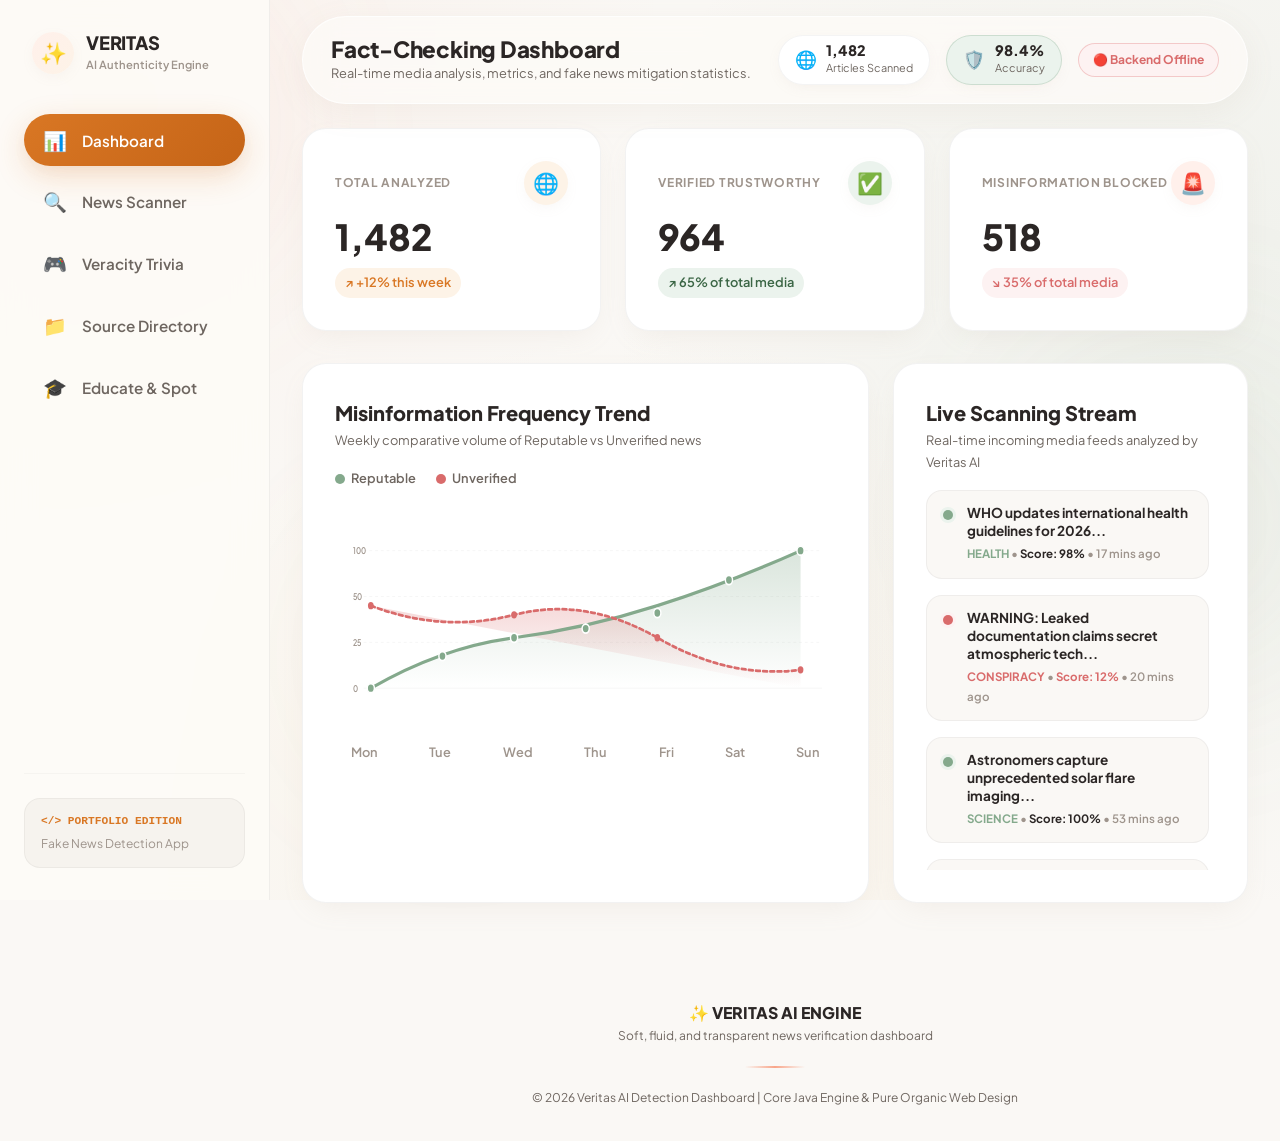
==== commit c7a79dfa: "Inject critical light theme inline CSS into head and set no-cache headers in vercel.json" ====
--- a/ui/index.html
+++ b/ui/index.html
@@ -4,10 +4,51 @@
     <meta charset="UTF-8">
     <meta name="viewport" content="width=device-width, initial-scale=1.0">
     <title>Veritas AI — Fact-Checking Dashboard</title>
-    <link rel="stylesheet" href="styles.css">
+    <link rel="stylesheet" href="styles.css?v=20260912_v3">
+    <link rel="stylesheet" href="style.css?v=20260912_v3">
     <link rel="preconnect" href="https://fonts.googleapis.com">
     <link rel="preconnect" href="https://fonts.gstatic.com" crossorigin>
     <link href="https://fonts.googleapis.com/css2?family=Plus+Jakarta+Sans:wght@300;400;500;600;700;800&display=swap" rel="stylesheet">
+    <link rel="stylesheet" href="https://cdnjs.cloudflare.com/ajax/libs/font-awesome/6.5.1/css/all.min.css">
+    <style>
+      /* Force Soft Organic Light Theme Overrides */
+      :root {
+        --bg-primary: #FDFBF7 !important;
+        --bg-cream: #FAF8F5 !important;
+        --surface-white: #FFFFFF !important;
+        --text-header: #2B2625 !important;
+        --text-body: #6E6660 !important;
+      }
+      html, body {
+        background-color: #FAF8F5 !important;
+        color: #2B2625 !important;
+        font-family: 'Plus Jakarta Sans', -apple-system, BlinkMacSystemFont, sans-serif !important;
+      }
+      .sidebar {
+        background: rgba(253, 251, 247, 0.92) !important;
+        border-right: 1px solid rgba(43, 38, 37, 0.06) !important;
+        color: #2B2625 !important;
+      }
+      .nav-link {
+        color: #6E6660 !important;
+      }
+      .nav-link.active, .nav-link:hover {
+        background: #FDF3E7 !important;
+        color: #D97724 !important;
+      }
+      .glass-panel, .card-organic, .stat-card, .chart-card, .stream-card, .glass-card, .educate-intro, .quiz-box {
+        background: #FFFFFF !important;
+        border: 1px solid rgba(43, 38, 37, 0.06) !important;
+        box-shadow: 0 10px 30px -10px rgba(180, 160, 140, 0.15) !important;
+        color: #2B2625 !important;
+      }
+      .page-title, h1, h2, h3, h4, .stat-number, .brand-title {
+        color: #2B2625 !important;
+      }
+      .page-subtitle, p, .stat-label, .metric-lbl {
+        color: #6E6660 !important;
+      }
+    </style>
 </head>
 <body>
     <!-- Organic Background Ambient Glows -->
@@ -547,6 +588,7 @@
         </div>
     </div>
 
-    <script src="app.js"></script>
+    <!-- Core App Logic -->
+    <script src="app.js?v=20260912_v3"></script>
 </body>
 </html>
--- a/ui/style.css
+++ b/ui/style.css
@@ -0,0 +1,798 @@
+/* Veritas AI - Soft Organic & Fluid Dashboard Design System */
+
+:root {
+  /* Color Palette (Light Theme Only) */
+  --bg-primary: #FDFBF7;
+  --bg-cream: #FAF8F5;
+  --surface-white: #FFFFFF;
+  --surface-subtle: #F6F3EE;
+  --sidebar-bg: rgba(253, 251, 247, 0.85);
+  
+  /* Translucent Delicate Borders */
+  --border-organic: rgba(43, 38, 37, 0.05);
+  --border-focus: rgba(217, 119, 36, 0.35);
+  --border-light: rgba(43, 38, 37, 0.03);
+  
+  /* Text Tokens */
+  --text-header: #2B2625;
+  --text-body: #6E6660;
+  --text-muted: #9E948C;
+  --text-inverse: #FFFFFF;
+  
+  /* Warm Subdued Accents */
+  --accent-amber: #D97724;
+  --accent-amber-light: #FDF3E7;
+  --accent-honey: #E5A93C;
+  --accent-peach: #F8A589;
+  --accent-peach-light: #FFF0EB;
+  --accent-sage: #84A98C;
+  --accent-sage-light: #EBF3ED;
+  --accent-terracotta: #D96B6B;
+  --accent-terracotta-light: #FDF2F2;
+
+  /* Typography */
+  --font-family: 'Plus Jakarta Sans', -apple-system, BlinkMacSystemFont, 'Segoe UI', Roboto, sans-serif;
+  --font-size-xs: 0.75rem;
+  --font-size-sm: 0.875rem;
+  --font-size-base: 1rem;
+  --font-size-lg: 1.125rem;
+  --font-size-xl: 1.35rem;
+  --font-size-2xl: 1.75rem;
+  --font-size-3xl: 2.25rem;
+  
+  /* Radii */
+  --radius-sm: 12px;
+  --radius-md: 16px;
+  --radius-lg: 24px;
+  --radius-xl: 32px;
+  --radius-pill: 9999px;
+  
+  /* Multi-Layered Ambient Drop Shadows */
+  --shadow-ambient-sm: 0 4px 15px -4px rgba(180, 160, 140, 0.12);
+  --shadow-ambient: 0 10px 30px -10px rgba(180, 160, 140, 0.15), 0 4px 12px -4px rgba(180, 160, 140, 0.08);
+  --shadow-ambient-hover: 0 20px 45px -12px rgba(170, 145, 120, 0.22), 0 6px 18px -4px rgba(170, 145, 120, 0.1);
+  --shadow-floating: 0 8px 32px 0 rgba(160, 140, 120, 0.08);
+  --shadow-glow: 0 10px 30px rgba(217, 119, 36, 0.22);
+  
+  /* Transitions */
+  --ease-fluid: cubic-bezier(0.16, 1, 0.3, 1);
+  --transition-fast: all 0.25s var(--ease-fluid);
+  --transition-normal: all 0.4s var(--ease-fluid);
+}
+
+/* Reset & Base */
+* {
+  margin: 0;
+  padding: 0;
+  box-sizing: border-box;
+  -webkit-tap-highlight-color: transparent;
+}
+
+html {
+  scroll-behavior: smooth;
+  background-color: var(--bg-primary);
+  color: var(--text-body);
+  font-family: var(--font-family);
+  font-size: 16px;
+  line-height: 1.7;
+}
+
+body {
+  min-height: 100vh;
+  position: relative;
+  overflow-x: hidden;
+  background: radial-gradient(circle at 5% 0%, rgba(248, 165, 137, 0.08) 0%, transparent 40%),
+              radial-gradient(circle at 95% 35%, rgba(132, 169, 140, 0.09) 0%, transparent 45%),
+              radial-gradient(circle at 50% 95%, rgba(229, 169, 60, 0.07) 0%, transparent 50%),
+              var(--bg-primary);
+  background-attachment: fixed;
+}
+
+/* Ambient Glows */
+.ambient-glow {
+  position: fixed;
+  border-radius: 50%;
+  filter: blur(80px);
+  pointer-events: none;
+  z-index: 0;
+  opacity: 0.55;
+}
+.glow-1 { width: 450px; height: 450px; top: -100px; left: -100px; background: radial-gradient(circle, rgba(248, 165, 137, 0.22) 0%, transparent 70%); }
+.glow-2 { width: 500px; height: 500px; top: 30%; right: -150px; background: radial-gradient(circle, rgba(132, 169, 140, 0.2) 0%, transparent 70%); }
+.glow-3 { width: 400px; height: 400px; bottom: 5%; left: 20%; background: radial-gradient(circle, rgba(229, 169, 60, 0.16) 0%, transparent 70%); }
+
+/* Layout Grid */
+.dashboard-layout {
+  display: flex;
+  min-height: 100vh;
+  position: relative;
+  z-index: 1;
+}
+
+/* Sidebar Styling */
+.sidebar {
+  width: 270px;
+  background: var(--sidebar-bg);
+  backdrop-filter: blur(16px);
+  -webkit-backdrop-filter: blur(16px);
+  border-right: 1px solid var(--border-organic);
+  padding: 2rem 1.5rem;
+  display: flex;
+  flex-direction: column;
+  position: fixed;
+  top: 0;
+  bottom: 0;
+  left: 0;
+  z-index: 100;
+  transition: var(--transition-normal);
+}
+
+.sidebar-brand {
+  display: flex;
+  align-items: center;
+  gap: 0.75rem;
+  margin-bottom: 2.5rem;
+  padding-left: 0.5rem;
+}
+
+.brand-logo-icon {
+  width: 42px;
+  height: 42px;
+  border-radius: 50%;
+  background: linear-gradient(135deg, var(--accent-peach-light), var(--accent-amber-light));
+  display: flex;
+  align-items: center;
+  justify-content: center;
+  font-size: 1.35rem;
+  box-shadow: var(--shadow-ambient-sm);
+}
+
+.brand-logo-text {
+  display: flex;
+  flex-direction: column;
+}
+
+.brand-title {
+  font-size: 1.15rem;
+  font-weight: 800;
+  color: var(--text-header);
+  letter-spacing: -0.01em;
+  line-height: 1.2;
+}
+
+.brand-sub {
+  font-size: 0.7rem;
+  color: var(--text-muted);
+  font-weight: 600;
+}
+
+/* Sidebar Nav Buttons */
+.sidebar-nav {
+  display: flex;
+  flex-direction: column;
+  gap: 0.6rem;
+  flex: 1;
+}
+
+.nav-item {
+  display: flex;
+  align-items: center;
+  gap: 0.9rem;
+  padding: 0.85rem 1.2rem;
+  border-radius: var(--radius-pill);
+  border: none;
+  background: transparent;
+  color: var(--text-body);
+  font-family: var(--font-family);
+  font-size: 0.95rem;
+  font-weight: 600;
+  cursor: pointer;
+  transition: var(--transition-normal);
+  text-align: left;
+}
+
+.nav-item:hover {
+  background-color: var(--accent-amber-light);
+  color: var(--accent-amber);
+  transform: translateX(4px);
+}
+
+.nav-item.active {
+  background: linear-gradient(135deg, var(--accent-amber), #C56417);
+  color: var(--text-inverse);
+  box-shadow: var(--shadow-glow), var(--shadow-ambient-sm);
+}
+
+.nav-icon {
+  font-size: 1.2rem;
+}
+
+/* Sidebar Footer */
+.sidebar-footer {
+  margin-top: auto;
+  padding-top: 1.5rem;
+  border-top: 1px solid var(--border-light);
+}
+
+.portfolio-badge {
+  background: var(--surface-subtle);
+  padding: 0.8rem 1rem;
+  border-radius: var(--radius-md);
+  display: flex;
+  flex-direction: column;
+  gap: 0.2rem;
+  border: 1px solid var(--border-organic);
+}
+
+.badge-code {
+  font-size: 0.7rem;
+  font-weight: 700;
+  color: var(--accent-amber);
+  font-family: monospace;
+}
+
+.badge-sub {
+  font-size: 0.75rem;
+  color: var(--text-muted);
+}
+
+/* Main Content Wrapper */
+.main-wrapper {
+  margin-left: 270px;
+  flex: 1;
+  display: flex;
+  flex-direction: column;
+  min-height: 100vh;
+}
+
+/* Topbar Floating Nav */
+.topbar {
+  position: sticky;
+  top: 1rem;
+  z-index: 90;
+  margin: 1rem 2rem 1.5rem;
+  padding: 1.1rem 1.75rem;
+  border-radius: var(--radius-pill);
+  background: rgba(253, 251, 247, 0.82);
+  backdrop-filter: blur(16px);
+  -webkit-backdrop-filter: blur(16px);
+  border: 1px solid rgba(255, 255, 255, 0.7);
+  box-shadow: var(--shadow-floating);
+  display: flex;
+  align-items: center;
+  justify-content: space-between;
+  transition: var(--transition-normal);
+}
+
+.topbar-left {
+  display: flex;
+  align-items: center;
+  gap: 1rem;
+}
+
+.sidebar-toggle {
+  display: none;
+  background: var(--surface-white);
+  border: 1px solid var(--border-organic);
+  border-radius: 50%;
+  width: 40px;
+  height: 40px;
+  font-size: 1.2rem;
+  cursor: pointer;
+}
+
+.page-title {
+  font-size: 1.4rem;
+  font-weight: 800;
+  color: var(--text-header);
+  line-height: 1.2;
+  letter-spacing: -0.01em;
+}
+
+.page-subtitle {
+  font-size: 0.8rem;
+  color: var(--text-muted);
+}
+
+.topbar-right {
+  display: flex;
+  align-items: center;
+  gap: 1rem;
+}
+
+.top-metric-pill {
+  display: flex;
+  align-items: center;
+  gap: 0.6rem;
+  background: var(--surface-white);
+  padding: 0.45rem 1rem;
+  border-radius: var(--radius-pill);
+  border: 1px solid var(--border-organic);
+  box-shadow: var(--shadow-ambient-sm);
+}
+
+.top-metric-pill.highlight {
+  background: var(--accent-sage-light);
+  border-color: rgba(132, 169, 140, 0.3);
+}
+
+.metric-icon {
+  font-size: 1.1rem;
+}
+
+.metric-text-group {
+  display: flex;
+  flex-direction: column;
+}
+
+.metric-val {
+  font-size: 0.9rem;
+  font-weight: 800;
+  color: var(--text-header);
+  line-height: 1.1;
+}
+
+.metric-lbl {
+  font-size: 0.68rem;
+  color: var(--text-muted);
+}
+
+/* Status Indicator Pill */
+.status-indicator {
+  display: inline-flex;
+  align-items: center;
+  gap: 0.5rem;
+  padding: 6px 14px;
+  border-radius: var(--radius-pill);
+  font-size: var(--font-size-xs);
+  font-weight: 700;
+  transition: var(--transition-fast);
+}
+
+.status-indicator.online { background-color: var(--accent-sage-light); color: #3B6645; border: 1px solid rgba(132, 169, 140, 0.3); }
+.status-indicator.offline { background-color: var(--accent-terracotta-light); color: var(--accent-terracotta); border: 1px solid rgba(217, 107, 107, 0.3); }
+.status-indicator.checking { background-color: var(--accent-amber-light); color: var(--accent-amber); border: 1px solid rgba(217, 119, 36, 0.3); }
+
+/* Main Content Body */
+.content-body {
+  padding: 0 2rem 3rem;
+  flex: 1;
+}
+
+.view-section {
+  display: none;
+}
+
+.view-section.active {
+  display: block;
+}
+
+/* Organic Soft Cards */
+.card-organic {
+  background: var(--surface-white);
+  border-radius: var(--radius-lg);
+  padding: 2rem;
+  box-shadow: var(--shadow-ambient);
+  border: 1px solid var(--border-organic);
+  transition: transform 0.4s var(--ease-fluid), box-shadow 0.4s var(--ease-fluid);
+  position: relative;
+  overflow: hidden;
+}
+
+.card-organic:hover {
+  box-shadow: var(--shadow-ambient-hover);
+  transform: translateY(-2px);
+}
+
+.card-subtle {
+  background-color: var(--surface-subtle);
+  border-radius: var(--radius-md);
+  padding: 1.5rem;
+  border: 1px solid var(--border-light);
+}
+
+/* Stats Cards Grid (Top Row) */
+.stats-grid {
+  display: grid;
+  grid-template-columns: repeat(auto-fit, minmax(240px, 1fr));
+  gap: 1.5rem;
+  margin-bottom: 2rem;
+}
+
+.stat-card {
+  display: flex;
+  flex-direction: column;
+}
+
+.stat-header {
+  display: flex;
+  justify-content: space-between;
+  align-items: center;
+  margin-bottom: 0.75rem;
+}
+
+.stat-title {
+  font-size: 0.75rem;
+  font-weight: 700;
+  color: var(--text-muted);
+  letter-spacing: 0.06em;
+}
+
+.stat-icon-wrapper {
+  width: 44px;
+  height: 44px;
+  border-radius: 50%;
+  display: flex;
+  align-items: center;
+  justify-content: center;
+  font-size: 1.3rem;
+  box-shadow: var(--shadow-ambient-sm);
+}
+
+.stat-icon-wrapper.globe { background: var(--accent-amber-light); }
+.stat-icon-wrapper.check { background: var(--accent-sage-light); }
+.stat-icon-wrapper.alert { background: var(--accent-peach-light); }
+
+.stat-value {
+  font-size: 2.25rem;
+  font-weight: 800;
+  color: var(--text-header);
+  line-height: 1.1;
+  margin-bottom: 0.75rem;
+}
+
+.stat-badge {
+  font-size: 0.8rem;
+  font-weight: 600;
+  padding: 4px 10px;
+  border-radius: var(--radius-pill);
+  display: inline-flex;
+  align-self: flex-start;
+}
+
+.stat-badge.positive { background-color: var(--accent-amber-light); color: var(--accent-amber); }
+.stat-badge.neutral { background-color: var(--accent-sage-light); color: #3B6645; }
+.stat-badge.negative { background-color: var(--accent-terracotta-light); color: var(--accent-terracotta); }
+
+/* Dashboard Main Grid (Chart + Live Stream) */
+.dashboard-grid {
+  display: grid;
+  grid-template-columns: 1.6fr 1fr;
+  gap: 1.5rem;
+}
+
+/* Trend Chart Card */
+.chart-card {
+  display: flex;
+  flex-direction: column;
+}
+
+.chart-header {
+  display: flex;
+  justify-content: space-between;
+  align-items: flex-start;
+  margin-bottom: 1.5rem;
+  flex-wrap: wrap;
+  gap: 1rem;
+}
+
+.card-heading {
+  font-size: 1.25rem;
+  font-weight: 800;
+  color: var(--text-header);
+}
+
+.card-subheading {
+  font-size: 0.8rem;
+  color: var(--text-muted);
+}
+
+.chart-legend {
+  display: flex;
+  gap: 1.2rem;
+}
+
+.legend-item {
+  font-size: 0.8rem;
+  font-weight: 600;
+  color: var(--text-body);
+  display: flex;
+  align-items: center;
+  gap: 0.4rem;
+}
+
+.dot { width: 10px; height: 10px; border-radius: 50%; display: inline-block; }
+.dot.sage { background-color: var(--accent-sage); }
+.dot.terracotta { background-color: var(--accent-terracotta); }
+
+.chart-container {
+  width: 100%;
+  height: 220px;
+  position: relative;
+}
+
+.trend-chart-svg {
+  width: 100%;
+  height: 100%;
+}
+
+.chart-axis-text {
+  font-size: 10px;
+  fill: var(--text-muted);
+  font-family: var(--font-family);
+  font-weight: 600;
+}
+
+.chart-x-axis {
+  display: flex;
+  justify-content: space-between;
+  padding: 0.5rem 1rem 0;
+  font-size: 0.8rem;
+  color: var(--text-muted);
+  font-weight: 600;
+}
+
+/* Live Scanning Stream Card */
+.stream-card {
+  display: flex;
+  flex-direction: column;
+}
+
+.stream-list {
+  display: flex;
+  flex-direction: column;
+  gap: 1rem;
+  margin-top: 1rem;
+  max-height: 380px;
+  overflow-y: auto;
+  padding-right: 0.4rem;
+}
+
+.stream-item {
+  display: flex;
+  align-items: flex-start;
+  gap: 0.85rem;
+  padding: 0.85rem 1rem;
+  background: var(--bg-cream);
+  border-radius: var(--radius-md);
+  border: 1px solid var(--border-organic);
+  transition: var(--transition-fast);
+}
+
+.stream-item:hover {
+  background: var(--surface-white);
+  box-shadow: var(--shadow-ambient-sm);
+  transform: translateX(2px);
+}
+
+.stream-dot {
+  width: 10px;
+  height: 10px;
+  border-radius: 50%;
+  margin-top: 6px;
+  flex-shrink: 0;
+}
+
+.stream-dot.sage { background-color: var(--accent-sage); box-shadow: 0 0 0 3px var(--accent-sage-light); }
+.stream-dot.terracotta { background-color: var(--accent-terracotta); box-shadow: 0 0 0 3px var(--accent-terracotta-light); }
+
+.stream-title {
+  font-size: 0.85rem;
+  font-weight: 700;
+  color: var(--text-header);
+  line-height: 1.3;
+  margin-bottom: 0.3rem;
+}
+
+.stream-meta {
+  font-size: 0.72rem;
+  color: var(--text-muted);
+  font-weight: 600;
+}
+
+.tag { color: var(--accent-sage); font-weight: 700; }
+.tag.danger { color: var(--accent-terracotta); }
+.score { color: var(--text-header); font-weight: 700; }
+.score.danger { color: var(--accent-terracotta); }
+
+/* News Scanner Form Styles */
+.textarea-wrapper {
+  position: relative;
+  border-radius: var(--radius-md);
+}
+
+.text-input {
+  width: 100%;
+  padding: 1.25rem 1.5rem;
+  border: 1px solid rgba(43, 38, 37, 0.08);
+  border-radius: var(--radius-md);
+  font-family: var(--font-family);
+  font-size: 1rem;
+  line-height: 1.7;
+  color: var(--text-header);
+  background-color: var(--bg-cream);
+  transition: var(--transition-normal);
+  resize: vertical;
+  min-height: 180px;
+  outline: none;
+}
+
+.text-input:focus {
+  background-color: var(--surface-white);
+  border-color: var(--border-focus);
+  box-shadow: 0 0 0 4px rgba(217, 119, 36, 0.08), var(--shadow-ambient-sm);
+}
+
+.input-footer {
+  display: flex;
+  justify-content: space-between;
+  align-items: center;
+  margin-top: 0.75rem;
+  padding: 0 0.5rem;
+}
+
+.quick-tips {
+  font-size: 0.75rem;
+  color: var(--text-muted);
+  display: flex;
+  align-items: center;
+  gap: 0.5rem;
+}
+
+.tip-dot { width: 6px; height: 6px; border-radius: 50%; background-color: var(--accent-honey); }
+
+kbd {
+  background: var(--surface-subtle);
+  border: 1px solid var(--border-organic);
+  border-radius: 4px;
+  padding: 2px 6px;
+  font-size: 0.7rem;
+  color: var(--text-header);
+}
+
+.button-row { display: flex; justify-content: flex-end; margin-top: 1.5rem; }
+
+.analyze-btn {
+  display: inline-flex;
+  align-items: center;
+  gap: 0.75rem;
+  padding: 1rem 2rem;
+  background: linear-gradient(135deg, var(--accent-amber), #C56417);
+  color: var(--text-inverse);
+  border: none;
+  border-radius: var(--radius-pill);
+  font-family: var(--font-family);
+  font-size: 1rem;
+  font-weight: 700;
+  cursor: pointer;
+  box-shadow: var(--shadow-glow), var(--shadow-ambient);
+  transition: var(--transition-normal);
+}
+
+.analyze-btn:hover:not(:disabled) {
+  transform: scale(1.02);
+  box-shadow: 0 15px 35px rgba(217, 119, 36, 0.35);
+}
+
+.results-card { margin-top: 1.5rem; }
+.hidden { display: none !important; }
+
+/* Liquid Spinner */
+.loading-state { text-align: center; padding: 3rem 1.5rem; }
+.liquid-spinner { position: relative; width: 54px; height: 54px; margin: 0 auto 1.25rem; }
+.spinner-ring { position: absolute; width: 100%; height: 100%; border-radius: 50%; border: 3px solid transparent; border-top-color: var(--accent-amber); animation: liquid-spin 1.2s cubic-bezier(0.68, -0.55, 0.265, 1.55) infinite; }
+.spinner-ring:nth-child(2) { width: 75%; height: 75%; top: 12.5%; left: 12.5%; border-top-color: var(--accent-peach); animation-duration: 0.9s; animation-direction: reverse; }
+@keyframes liquid-spin { 0% { transform: rotate(0deg); } 100% { transform: rotate(360deg); } }
+
+/* Results Report */
+.result-hero-banner {
+  display: flex;
+  align-items: center;
+  justify-content: space-between;
+  flex-wrap: wrap;
+  gap: 1.5rem;
+  background: var(--bg-cream);
+  padding: 1.5rem 2rem;
+  border-radius: var(--radius-md);
+  margin-top: 1.5rem;
+  margin-bottom: 2rem;
+  border: 1px solid var(--border-organic);
+}
+
+.prediction-badge {
+  display: inline-flex;
+  align-items: center;
+  gap: 0.75rem;
+  padding: 0.75rem 1.5rem;
+  border-radius: var(--radius-pill);
+  font-size: 1.1rem;
+  font-weight: 800;
+}
+
+.prediction-badge.fake { background-color: var(--accent-terracotta-light); color: var(--accent-terracotta); border: 1px solid rgba(217, 107, 107, 0.25); }
+.prediction-badge.real { background-color: var(--accent-sage-light); color: #2F5938; border: 1px solid rgba(132, 169, 140, 0.3); }
+
+.confidence-container { display: flex; flex-direction: column; align-items: flex-end; min-width: 200px; }
+.confidence-score { font-size: 1.75rem; font-weight: 800; color: var(--text-header); }
+.confidence-bar-bg { width: 160px; height: 6px; background-color: rgba(43, 38, 37, 0.08); border-radius: var(--radius-pill); overflow: hidden; margin-top: 0.5rem; }
+.confidence-bar-fill { height: 100%; width: 0%; border-radius: var(--radius-pill); background: linear-gradient(90deg, var(--accent-honey), var(--accent-amber)); transition: width 1s var(--ease-fluid); }
+
+.result-details { display: flex; flex-direction: column; gap: 1.5rem; }
+.detail-label { font-size: 0.75rem; font-weight: 700; color: var(--accent-amber); text-transform: uppercase; margin-bottom: 0.5rem; }
+.detail-value { font-size: 1rem; color: var(--text-header); line-height: 1.75; }
+
+.result-meta-grid { display: grid; grid-template-columns: repeat(auto-fit, minmax(180px, 1fr)); gap: 1rem; }
+.meta-card { background: var(--bg-cream); padding: 1rem 1.25rem; border-radius: var(--radius-md); border: 1px solid var(--border-organic); display: flex; align-items: center; gap: 0.75rem; }
+.meta-icon { font-size: 1.35rem; }
+.meta-label { font-size: 0.75rem; color: var(--text-muted); }
+.meta-value { font-size: 0.9rem; color: var(--text-header); font-weight: 700; }
+
+/* Trivia Quiz View */
+.trivia-container { display: flex; flex-direction: column; gap: 1.5rem; }
+.trivia-header { display: flex; justify-content: space-between; align-items: flex-start; }
+.trivia-score-card { background: var(--accent-amber-light); padding: 0.8rem 1.5rem; border-radius: var(--radius-md); text-align: center; border: 1px solid rgba(217,119,36,0.2); }
+.score-lbl { font-size: 0.72rem; font-weight: 700; color: var(--accent-amber); text-transform: uppercase; }
+.score-val { font-size: 1.4rem; font-weight: 800; color: var(--text-header); display: block; }
+
+.trivia-box { display: flex; flex-direction: column; gap: 1.2rem; }
+.quiz-question-header { display: flex; justify-content: space-between; font-size: 0.8rem; font-weight: 700; color: var(--text-muted); }
+.quiz-cat { color: var(--accent-amber); }
+.quiz-headline { font-size: 1.25rem; font-weight: 800; color: var(--text-header); line-height: 1.5; }
+.quiz-options { display: grid; grid-template-columns: 1fr 1fr; gap: 1rem; }
+.quiz-opt-btn { padding: 1.2rem; border-radius: var(--radius-md); border: 1px solid var(--border-organic); background: var(--surface-white); font-family: var(--font-family); font-size: 1rem; font-weight: 700; cursor: pointer; transition: var(--transition-fast); display: flex; align-items: center; justify-content: center; gap: 0.75rem; }
+.quiz-opt-btn:hover { background: var(--accent-amber-light); border-color: var(--accent-amber); transform: translateY(-2px); }
+
+.quiz-feedback { background: var(--surface-white); padding: 1.25rem; border-radius: var(--radius-md); border: 1px solid var(--border-organic); }
+.feedback-badge { font-size: 1.1rem; font-weight: 800; margin-bottom: 0.5rem; }
+.feedback-text { font-size: 0.9rem; color: var(--text-body); }
+
+/* Directory View */
+.directory-header { display: flex; justify-content: space-between; align-items: flex-center; margin-bottom: 1.5rem; flex-wrap: wrap; gap: 1rem; }
+.dir-input { padding: 0.75rem 1.25rem; border-radius: var(--radius-pill); border: 1px solid var(--border-organic); background: var(--bg-cream); font-family: var(--font-family); font-size: 0.9rem; width: 260px; outline: none; }
+.dir-input:focus { border-color: var(--accent-amber); background: var(--surface-white); }
+.directory-grid { display: grid; grid-template-columns: repeat(auto-fit, minmax(280px, 1fr)); gap: 1.25rem; }
+.source-card { display: flex; flex-direction: column; gap: 0.75rem; }
+.source-head { display: flex; align-items: center; gap: 0.75rem; }
+.source-logo { font-size: 1.5rem; }
+.source-name { font-size: 1rem; font-weight: 800; color: var(--text-header); }
+.source-type { font-size: 0.75rem; color: var(--text-muted); display: block; }
+.trust-score { margin-left: auto; font-size: 0.75rem; font-weight: 800; padding: 4px 10px; border-radius: var(--radius-pill); }
+.trust-score.high { background: var(--accent-sage-light); color: #2F5938; }
+.trust-score.medium { background: var(--accent-amber-light); color: var(--accent-amber); }
+.trust-score.low { background: var(--accent-terracotta-light); color: var(--accent-terracotta); }
+.source-desc { font-size: 0.85rem; color: var(--text-body); line-height: 1.6; }
+
+/* Educate & Spot View */
+.educate-grid { display: grid; grid-template-columns: repeat(auto-fit, minmax(260px, 1fr)); gap: 1.25rem; margin-top: 1.5rem; }
+.educate-card { display: flex; flex-direction: column; gap: 0.6rem; }
+.edu-icon { font-size: 2rem; }
+.educate-card h3 { font-size: 1.1rem; font-weight: 800; color: var(--text-header); }
+.educate-card p { font-size: 0.88rem; color: var(--text-body); line-height: 1.6; }
+
+/* Water Ripple Animation */
+.ripple-container { position: relative; overflow: hidden; }
+.ripple-effect { position: absolute; border-radius: 50%; background: rgba(255, 255, 255, 0.45); transform: scale(0); animation: ripple-animation 0.65s var(--ease-fluid); pointer-events: none; }
+@keyframes ripple-animation { to { transform: scale(4); opacity: 0; } }
+
+/* Footer */
+.footer { padding: 3rem 0 2rem; text-align: center; }
+.footer-content { display: flex; flex-direction: column; align-items: center; gap: 0.75rem; }
+.footer-logo { font-size: 1rem; font-weight: 800; color: var(--text-header); }
+.footer-tagline { font-size: 0.75rem; color: var(--text-muted); }
+.footer-divider { width: 60px; height: 2px; background: linear-gradient(90deg, transparent, var(--accent-peach), transparent); margin: 0.5rem 0; }
+.copyright { font-size: 0.75rem; color: var(--text-body); }
+
+/* Responsive Adjustments */
+@media (max-width: 992px) {
+  .sidebar { transform: translateX(-100%); }
+  .sidebar.open { transform: translateX(0); }
+  .main-wrapper { margin-left: 0; }
+  .sidebar-toggle { display: block; }
+  .dashboard-grid { grid-template-columns: 1fr; }
+}
+
+@media (max-width: 600px) {
+  .topbar { margin: 1rem; padding: 1rem; flex-direction: column; align-items: stretch; gap: 1rem; }
+  .topbar-right { justify-content: space-between; }
+  .quiz-options { grid-template-columns: 1fr; }
+}
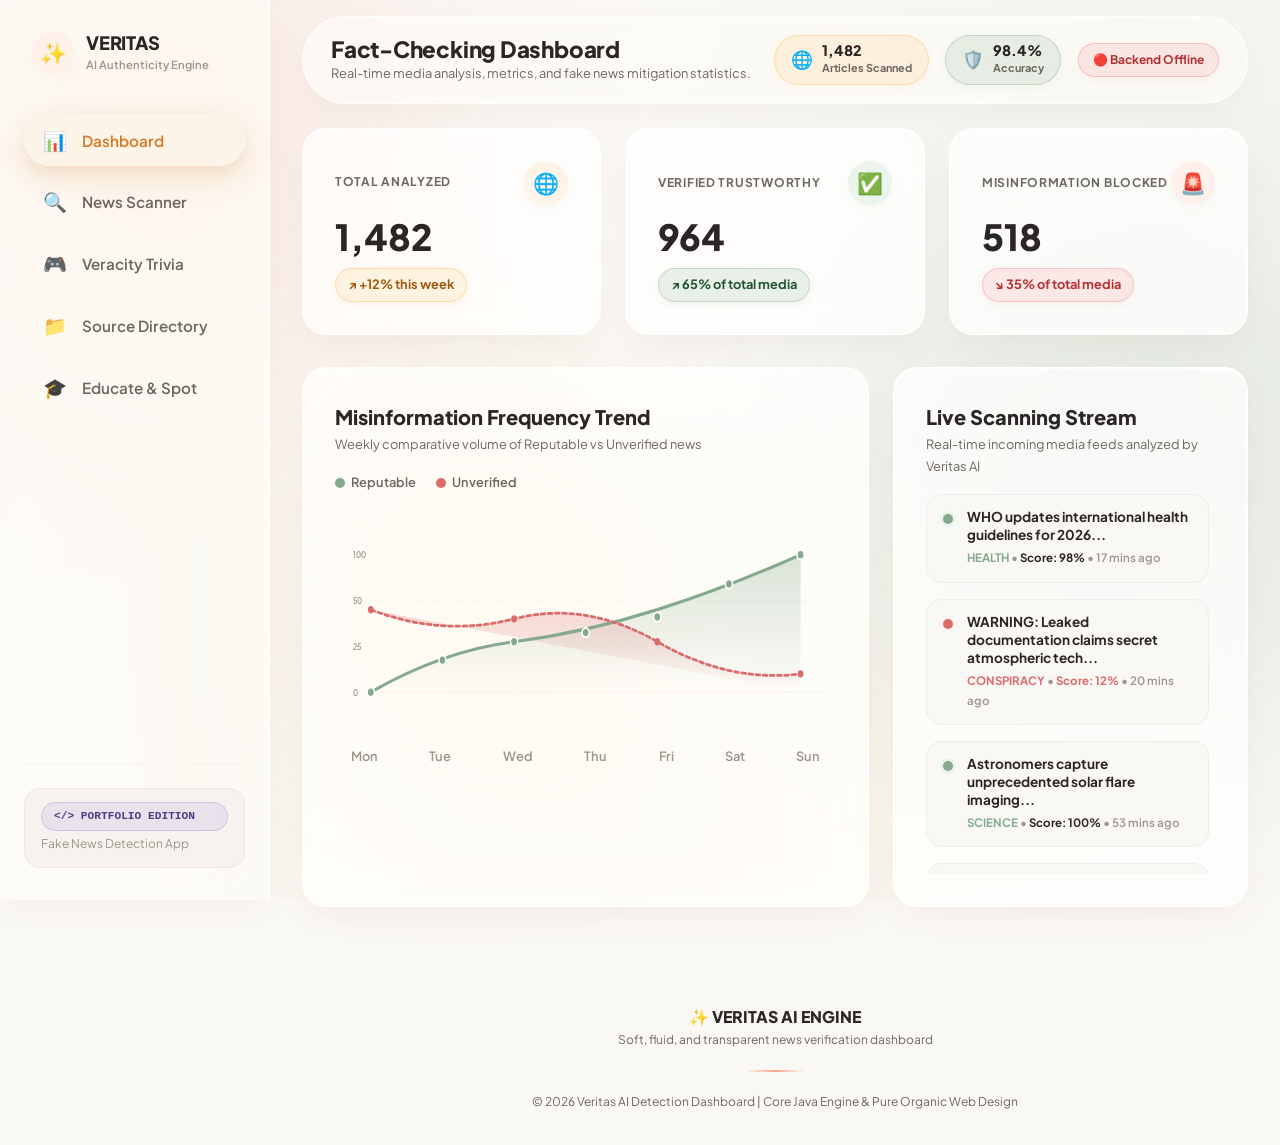
==== commit 797ce99f: "Add full-page ambient blur backdrop filters and light-colored badge UI system" ====
--- a/ui/index.html
+++ b/ui/index.html
@@ -11,42 +11,115 @@
     <link href="https://fonts.googleapis.com/css2?family=Plus+Jakarta+Sans:wght@300;400;500;600;700;800&display=swap" rel="stylesheet">
     <link rel="stylesheet" href="https://cdnjs.cloudflare.com/ajax/libs/font-awesome/6.5.1/css/all.min.css">
     <style>
-      /* Force Soft Organic Light Theme Overrides */
+      /* Force Soft Organic Light Theme & Blur Background Overrides */
       :root {
         --bg-primary: #FDFBF7 !important;
         --bg-cream: #FAF8F5 !important;
-        --surface-white: #FFFFFF !important;
+        --surface-white: rgba(255, 255, 255, 0.75) !important;
         --text-header: #2B2625 !important;
         --text-body: #6E6660 !important;
+        --accent-amber: #D97724 !important;
+        --accent-sage: #84A98C !important;
+        --accent-terracotta: #D96B6B !important;
       }
       html, body {
         background-color: #FAF8F5 !important;
         color: #2B2625 !important;
         font-family: 'Plus Jakarta Sans', -apple-system, BlinkMacSystemFont, sans-serif !important;
       }
+      
+      /* Ambient Glowing Orbs behind glass cards */
+      .ambient-glow {
+        position: fixed !important;
+        border-radius: 50% !important;
+        filter: blur(100px) !important;
+        -webkit-filter: blur(100px) !important;
+        pointer-events: none !important;
+        z-index: 0 !important;
+        opacity: 0.65 !important;
+      }
+      .glow-1 { width: 550px !important; height: 550px !important; top: -120px !important; left: -100px !important; background: radial-gradient(circle, rgba(248, 165, 137, 0.35) 0%, transparent 70%) !important; }
+      .glow-2 { width: 650px !important; height: 650px !important; top: 20% !important; right: -150px !important; background: radial-gradient(circle, rgba(132, 169, 140, 0.32) 0%, transparent 70%) !important; }
+      .glow-3 { width: 550px !important; height: 550px !important; bottom: 5% !important; left: 15% !important; background: radial-gradient(circle, rgba(229, 169, 60, 0.28) 0%, transparent 70%) !important; }
+
+      /* Glassmorphic Backdrop Blur Throughout the Page */
       .sidebar {
-        background: rgba(253, 251, 247, 0.92) !important;
-        border-right: 1px solid rgba(43, 38, 37, 0.06) !important;
+        background: rgba(253, 251, 247, 0.78) !important;
+        backdrop-filter: blur(24px) saturate(180%) !important;
+        -webkit-backdrop-filter: blur(24px) saturate(180%) !important;
+        border-right: 1px solid rgba(255, 255, 255, 0.8) !important;
+        box-shadow: 0 10px 30px -10px rgba(180, 160, 140, 0.15) !important;
+        color: #2B2625 !important;
+      }
+      .topbar {
+        background: rgba(253, 251, 247, 0.75) !important;
+        backdrop-filter: blur(24px) saturate(180%) !important;
+        -webkit-backdrop-filter: blur(24px) saturate(180%) !important;
+        border: 1px solid rgba(255, 255, 255, 0.85) !important;
+        box-shadow: 0 10px 30px -10px rgba(180, 160, 140, 0.14) !important;
+      }
+      .glass-panel, .card-organic, .stat-card, .chart-card, .stream-card, .glass-card, .educate-intro, .quiz-box, .source-card, .fallacy-card, .dir-table-card, .results-card, .meta-card, .result-hero-banner {
+        background: rgba(255, 255, 255, 0.75) !important;
+        backdrop-filter: blur(20px) saturate(180%) !important;
+        -webkit-backdrop-filter: blur(20px) saturate(180%) !important;
+        border: 1px solid rgba(255, 255, 255, 0.85) !important;
+        box-shadow: 0 12px 35px -10px rgba(180, 160, 140, 0.16), inset 0 1px 0 rgba(255, 255, 255, 0.9) !important;
         color: #2B2625 !important;
       }
       .nav-link {
         color: #6E6660 !important;
       }
-      .nav-link.active, .nav-link:hover {
-        background: #FDF3E7 !important;
+      .nav-link.active, .nav-link:hover, .nav-item.active {
+        background: rgba(253, 243, 231, 0.9) !important;
+        backdrop-filter: blur(10px) !important;
         color: #D97724 !important;
       }
-      .glass-panel, .card-organic, .stat-card, .chart-card, .stream-card, .glass-card, .educate-intro, .quiz-box {
-        background: #FFFFFF !important;
-        border: 1px solid rgba(43, 38, 37, 0.06) !important;
-        box-shadow: 0 10px 30px -10px rgba(180, 160, 140, 0.15) !important;
+      .page-title, h1, h2, h3, h4, .stat-number, .stat-value, .brand-title {
         color: #2B2625 !important;
       }
-      .page-title, h1, h2, h3, h4, .stat-number, .brand-title {
-        color: #2B2625 !important;
-      }
-      .page-subtitle, p, .stat-label, .metric-lbl {
+      .page-subtitle, p, .stat-label, .stat-title, .metric-lbl {
         color: #6E6660 !important;
+      }
+
+      /* Light-Colored Badge UI System */
+      .top-metric-pill, .status-indicator, .stat-badge, .trust-badge, .trust-score, .prediction-badge, .verdict-badge, .quiz-streak-badge, .badge-code, .tag {
+        border-radius: 9999px !important;
+        font-weight: 700 !important;
+        backdrop-filter: blur(12px) !important;
+        -webkit-backdrop-filter: blur(12px) !important;
+        transition: all 0.3s ease !important;
+      }
+
+      /* Light Amber/Honey Badges */
+      .top-metric-pill, .status-indicator.checking, .stat-badge.positive, .trust-badge.medium, .trust-score.medium, .quiz-streak-badge {
+        background: rgba(245, 180, 80, 0.16) !important;
+        color: #9E5B10 !important;
+        border: 1px solid rgba(245, 180, 80, 0.35) !important;
+        box-shadow: 0 2px 8px rgba(245, 180, 80, 0.12) !important;
+      }
+
+      /* Light Sage Green Badges (Verified/High Trust) */
+      .top-metric-pill.highlight, .status-indicator.online, .stat-badge.neutral, .trust-badge.high, .trust-score.high, .prediction-badge.real, .verdict-badge.real {
+        background: rgba(132, 169, 140, 0.18) !important;
+        color: #235432 !important;
+        border: 1px solid rgba(132, 169, 140, 0.35) !important;
+        box-shadow: 0 2px 8px rgba(132, 169, 140, 0.12) !important;
+      }
+
+      /* Light Terracotta/Peach Badges (Flagged/Low Trust) */
+      .status-indicator.offline, .stat-badge.negative, .trust-badge.low, .trust-score.low, .prediction-badge.fake, .verdict-badge.fake {
+        background: rgba(235, 120, 120, 0.16) !important;
+        color: #B33030 !important;
+        border: 1px solid rgba(235, 120, 120, 0.32) !important;
+        box-shadow: 0 2px 8px rgba(235, 120, 120, 0.12) !important;
+      }
+
+      /* Light Category / Tag Badges */
+      .quiz-category-tag, .score-lbl, .badge-code {
+        background: rgba(140, 130, 220, 0.14) !important;
+        color: #4A3E85 !important;
+        border: 1px solid rgba(140, 130, 220, 0.28) !important;
+        padding: 4px 12px !important;
       }
     </style>
 </head>
--- a/ui/styles.css
+++ b/ui/styles.css
@@ -88,18 +88,20 @@
   background-attachment: fixed;
 }
 
-/* Ambient Glows */
+/* Ambient Blur Background Glows */
 .ambient-glow {
   position: fixed;
   border-radius: 50%;
-  filter: blur(80px);
+  filter: blur(100px);
+  -webkit-filter: blur(100px);
   pointer-events: none;
   z-index: 0;
-  opacity: 0.55;
-}
-.glow-1 { width: 450px; height: 450px; top: -100px; left: -100px; background: radial-gradient(circle, rgba(248, 165, 137, 0.22) 0%, transparent 70%); }
-.glow-2 { width: 500px; height: 500px; top: 30%; right: -150px; background: radial-gradient(circle, rgba(132, 169, 140, 0.2) 0%, transparent 70%); }
-.glow-3 { width: 400px; height: 400px; bottom: 5%; left: 20%; background: radial-gradient(circle, rgba(229, 169, 60, 0.16) 0%, transparent 70%); }
+  opacity: 0.65;
+}
+.glow-1 { width: 550px; height: 550px; top: -120px; left: -100px; background: radial-gradient(circle, rgba(248, 165, 137, 0.35) 0%, transparent 70%); }
+.glow-2 { width: 650px; height: 650px; top: 20%; right: -150px; background: radial-gradient(circle, rgba(132, 169, 140, 0.32) 0%, transparent 70%); }
+.glow-3 { width: 550px; height: 550px; bottom: 5%; left: 15%; background: radial-gradient(circle, rgba(229, 169, 60, 0.28) 0%, transparent 70%); }
+
 
 /* Layout Grid */
 .dashboard-layout {
@@ -367,21 +369,23 @@
   display: block;
 }
 
-/* Organic Soft Cards */
-.card-organic {
-  background: var(--surface-white);
+/* Organic Soft Glassmorphic Cards */
+.card-organic, .glass-panel, .glass-card, .stat-card, .chart-card, .stream-card, .educate-intro, .quiz-box, .source-card, .fallacy-card, .dir-table-card, .results-card, .meta-card, .result-hero-banner {
+  background: rgba(255, 255, 255, 0.76);
+  backdrop-filter: blur(20px) saturate(180%);
+  -webkit-backdrop-filter: blur(20px) saturate(180%);
   border-radius: var(--radius-lg);
   padding: 2rem;
-  box-shadow: var(--shadow-ambient);
-  border: 1px solid var(--border-organic);
+  box-shadow: 0 12px 35px -10px rgba(180, 160, 140, 0.16), inset 0 1px 0 rgba(255, 255, 255, 0.9);
+  border: 1px solid rgba(255, 255, 255, 0.85);
   transition: transform 0.4s var(--ease-fluid), box-shadow 0.4s var(--ease-fluid);
   position: relative;
   overflow: hidden;
 }
 
-.card-organic:hover {
-  box-shadow: var(--shadow-ambient-hover);
-  transform: translateY(-2px);
+.card-organic:hover, .glass-card:hover, .stat-card:hover, .source-card:hover, .fallacy-card:hover {
+  box-shadow: var(--shadow-ambient-hover), inset 0 1px 0 rgba(255, 255, 255, 1);
+  transform: translateY(-3px);
 }
 
 .card-subtle {
@@ -443,16 +447,19 @@
 
 .stat-badge {
   font-size: 0.8rem;
-  font-weight: 600;
-  padding: 4px 10px;
+  font-weight: 700;
+  padding: 5px 12px;
   border-radius: var(--radius-pill);
   display: inline-flex;
   align-self: flex-start;
-}
-
-.stat-badge.positive { background-color: var(--accent-amber-light); color: var(--accent-amber); }
-.stat-badge.neutral { background-color: var(--accent-sage-light); color: #3B6645; }
-.stat-badge.negative { background-color: var(--accent-terracotta-light); color: var(--accent-terracotta); }
+  backdrop-filter: blur(8px);
+  -webkit-backdrop-filter: blur(8px);
+  transition: var(--transition-fast);
+}
+
+.stat-badge.positive { background: rgba(245, 180, 80, 0.16); color: #9E5B10; border: 1px solid rgba(245, 180, 80, 0.35); }
+.stat-badge.neutral { background: rgba(132, 169, 140, 0.18); color: #235432; border: 1px solid rgba(132, 169, 140, 0.35); }
+.stat-badge.negative { background: rgba(235, 120, 120, 0.16); color: #B33030; border: 1px solid rgba(235, 120, 120, 0.32); }
 
 /* Dashboard Main Grid (Chart + Live Stream) */
 .dashboard-grid {
@@ -707,10 +714,13 @@
   border-radius: var(--radius-pill);
   font-size: 1.1rem;
   font-weight: 800;
-}
-
-.prediction-badge.fake { background-color: var(--accent-terracotta-light); color: var(--accent-terracotta); border: 1px solid rgba(217, 107, 107, 0.25); }
-.prediction-badge.real { background-color: var(--accent-sage-light); color: #2F5938; border: 1px solid rgba(132, 169, 140, 0.3); }
+  backdrop-filter: blur(10px);
+  -webkit-backdrop-filter: blur(10px);
+  box-shadow: 0 4px 12px rgba(0, 0, 0, 0.04);
+}
+
+.prediction-badge.fake { background: rgba(235, 120, 120, 0.16); color: #B33030; border: 1px solid rgba(235, 120, 120, 0.32); }
+.prediction-badge.real { background: rgba(132, 169, 140, 0.18); color: #235432; border: 1px solid rgba(132, 169, 140, 0.35); }
 
 .confidence-container { display: flex; flex-direction: column; align-items: flex-end; min-width: 200px; }
 .confidence-score { font-size: 1.75rem; font-weight: 800; color: var(--text-header); }
@@ -756,10 +766,10 @@
 .source-logo { font-size: 1.5rem; }
 .source-name { font-size: 1rem; font-weight: 800; color: var(--text-header); }
 .source-type { font-size: 0.75rem; color: var(--text-muted); display: block; }
-.trust-score { margin-left: auto; font-size: 0.75rem; font-weight: 800; padding: 4px 10px; border-radius: var(--radius-pill); }
-.trust-score.high { background: var(--accent-sage-light); color: #2F5938; }
-.trust-score.medium { background: var(--accent-amber-light); color: var(--accent-amber); }
-.trust-score.low { background: var(--accent-terracotta-light); color: var(--accent-terracotta); }
+.trust-score { margin-left: auto; font-size: 0.75rem; font-weight: 800; padding: 4px 12px; border-radius: var(--radius-pill); backdrop-filter: blur(8px); -webkit-backdrop-filter: blur(8px); }
+.trust-score.high { background: rgba(132, 169, 140, 0.18); color: #235432; border: 1px solid rgba(132, 169, 140, 0.35); }
+.trust-score.medium { background: rgba(245, 180, 80, 0.16); color: #9E5B10; border: 1px solid rgba(245, 180, 80, 0.35); }
+.trust-score.low { background: rgba(235, 120, 120, 0.16); color: #B33030; border: 1px solid rgba(235, 120, 120, 0.32); }
 .source-desc { font-size: 0.85rem; color: var(--text-body); line-height: 1.6; }
 
 /* Educate & Spot View */
--- a/ui/style.css
+++ b/ui/style.css
@@ -88,18 +88,20 @@
   background-attachment: fixed;
 }
 
-/* Ambient Glows */
+/* Ambient Blur Background Glows */
 .ambient-glow {
   position: fixed;
   border-radius: 50%;
-  filter: blur(80px);
+  filter: blur(100px);
+  -webkit-filter: blur(100px);
   pointer-events: none;
   z-index: 0;
-  opacity: 0.55;
-}
-.glow-1 { width: 450px; height: 450px; top: -100px; left: -100px; background: radial-gradient(circle, rgba(248, 165, 137, 0.22) 0%, transparent 70%); }
-.glow-2 { width: 500px; height: 500px; top: 30%; right: -150px; background: radial-gradient(circle, rgba(132, 169, 140, 0.2) 0%, transparent 70%); }
-.glow-3 { width: 400px; height: 400px; bottom: 5%; left: 20%; background: radial-gradient(circle, rgba(229, 169, 60, 0.16) 0%, transparent 70%); }
+  opacity: 0.65;
+}
+.glow-1 { width: 550px; height: 550px; top: -120px; left: -100px; background: radial-gradient(circle, rgba(248, 165, 137, 0.35) 0%, transparent 70%); }
+.glow-2 { width: 650px; height: 650px; top: 20%; right: -150px; background: radial-gradient(circle, rgba(132, 169, 140, 0.32) 0%, transparent 70%); }
+.glow-3 { width: 550px; height: 550px; bottom: 5%; left: 15%; background: radial-gradient(circle, rgba(229, 169, 60, 0.28) 0%, transparent 70%); }
+
 
 /* Layout Grid */
 .dashboard-layout {
@@ -367,21 +369,23 @@
   display: block;
 }
 
-/* Organic Soft Cards */
-.card-organic {
-  background: var(--surface-white);
+/* Organic Soft Glassmorphic Cards */
+.card-organic, .glass-panel, .glass-card, .stat-card, .chart-card, .stream-card, .educate-intro, .quiz-box, .source-card, .fallacy-card, .dir-table-card, .results-card, .meta-card, .result-hero-banner {
+  background: rgba(255, 255, 255, 0.76);
+  backdrop-filter: blur(20px) saturate(180%);
+  -webkit-backdrop-filter: blur(20px) saturate(180%);
   border-radius: var(--radius-lg);
   padding: 2rem;
-  box-shadow: var(--shadow-ambient);
-  border: 1px solid var(--border-organic);
+  box-shadow: 0 12px 35px -10px rgba(180, 160, 140, 0.16), inset 0 1px 0 rgba(255, 255, 255, 0.9);
+  border: 1px solid rgba(255, 255, 255, 0.85);
   transition: transform 0.4s var(--ease-fluid), box-shadow 0.4s var(--ease-fluid);
   position: relative;
   overflow: hidden;
 }
 
-.card-organic:hover {
-  box-shadow: var(--shadow-ambient-hover);
-  transform: translateY(-2px);
+.card-organic:hover, .glass-card:hover, .stat-card:hover, .source-card:hover, .fallacy-card:hover {
+  box-shadow: var(--shadow-ambient-hover), inset 0 1px 0 rgba(255, 255, 255, 1);
+  transform: translateY(-3px);
 }
 
 .card-subtle {
@@ -443,16 +447,19 @@
 
 .stat-badge {
   font-size: 0.8rem;
-  font-weight: 600;
-  padding: 4px 10px;
+  font-weight: 700;
+  padding: 5px 12px;
   border-radius: var(--radius-pill);
   display: inline-flex;
   align-self: flex-start;
-}
-
-.stat-badge.positive { background-color: var(--accent-amber-light); color: var(--accent-amber); }
-.stat-badge.neutral { background-color: var(--accent-sage-light); color: #3B6645; }
-.stat-badge.negative { background-color: var(--accent-terracotta-light); color: var(--accent-terracotta); }
+  backdrop-filter: blur(8px);
+  -webkit-backdrop-filter: blur(8px);
+  transition: var(--transition-fast);
+}
+
+.stat-badge.positive { background: rgba(245, 180, 80, 0.16); color: #9E5B10; border: 1px solid rgba(245, 180, 80, 0.35); }
+.stat-badge.neutral { background: rgba(132, 169, 140, 0.18); color: #235432; border: 1px solid rgba(132, 169, 140, 0.35); }
+.stat-badge.negative { background: rgba(235, 120, 120, 0.16); color: #B33030; border: 1px solid rgba(235, 120, 120, 0.32); }
 
 /* Dashboard Main Grid (Chart + Live Stream) */
 .dashboard-grid {
@@ -707,10 +714,13 @@
   border-radius: var(--radius-pill);
   font-size: 1.1rem;
   font-weight: 800;
-}
-
-.prediction-badge.fake { background-color: var(--accent-terracotta-light); color: var(--accent-terracotta); border: 1px solid rgba(217, 107, 107, 0.25); }
-.prediction-badge.real { background-color: var(--accent-sage-light); color: #2F5938; border: 1px solid rgba(132, 169, 140, 0.3); }
+  backdrop-filter: blur(10px);
+  -webkit-backdrop-filter: blur(10px);
+  box-shadow: 0 4px 12px rgba(0, 0, 0, 0.04);
+}
+
+.prediction-badge.fake { background: rgba(235, 120, 120, 0.16); color: #B33030; border: 1px solid rgba(235, 120, 120, 0.32); }
+.prediction-badge.real { background: rgba(132, 169, 140, 0.18); color: #235432; border: 1px solid rgba(132, 169, 140, 0.35); }
 
 .confidence-container { display: flex; flex-direction: column; align-items: flex-end; min-width: 200px; }
 .confidence-score { font-size: 1.75rem; font-weight: 800; color: var(--text-header); }
@@ -756,10 +766,10 @@
 .source-logo { font-size: 1.5rem; }
 .source-name { font-size: 1rem; font-weight: 800; color: var(--text-header); }
 .source-type { font-size: 0.75rem; color: var(--text-muted); display: block; }
-.trust-score { margin-left: auto; font-size: 0.75rem; font-weight: 800; padding: 4px 10px; border-radius: var(--radius-pill); }
-.trust-score.high { background: var(--accent-sage-light); color: #2F5938; }
-.trust-score.medium { background: var(--accent-amber-light); color: var(--accent-amber); }
-.trust-score.low { background: var(--accent-terracotta-light); color: var(--accent-terracotta); }
+.trust-score { margin-left: auto; font-size: 0.75rem; font-weight: 800; padding: 4px 12px; border-radius: var(--radius-pill); backdrop-filter: blur(8px); -webkit-backdrop-filter: blur(8px); }
+.trust-score.high { background: rgba(132, 169, 140, 0.18); color: #235432; border: 1px solid rgba(132, 169, 140, 0.35); }
+.trust-score.medium { background: rgba(245, 180, 80, 0.16); color: #9E5B10; border: 1px solid rgba(245, 180, 80, 0.35); }
+.trust-score.low { background: rgba(235, 120, 120, 0.16); color: #B33030; border: 1px solid rgba(235, 120, 120, 0.32); }
 .source-desc { font-size: 0.85rem; color: var(--text-body); line-height: 1.6; }
 
 /* Educate & Spot View */
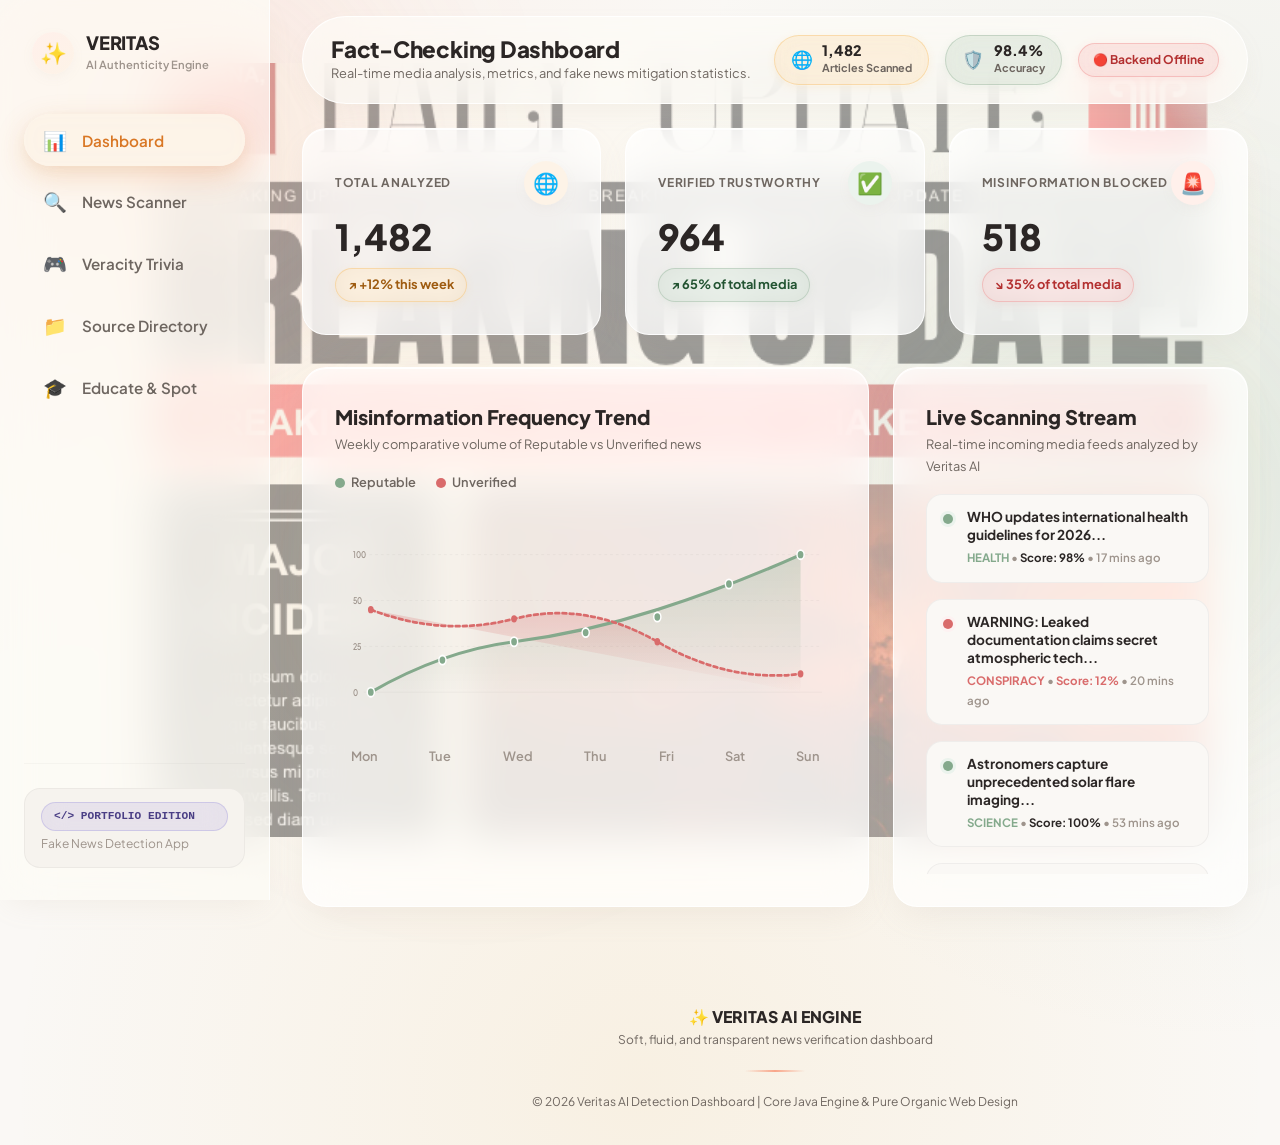
==== commit 69bde4b2: "Add background blur image and update dashboard UI" ====
--- a/ui/index.html
+++ b/ui/index.html
@@ -23,7 +23,7 @@
         --accent-terracotta: #D96B6B !important;
       }
       html, body {
-        background-color: #FAF8F5 !important;
+        background-color: transparent !important; background: transparent !important;
         color: #2B2625 !important;
         font-family: 'Plus Jakarta Sans', -apple-system, BlinkMacSystemFont, sans-serif !important;
       }
@@ -121,9 +121,76 @@
         border: 1px solid rgba(140, 130, 220, 0.28) !important;
         padding: 4px 12px !important;
       }
-    </style>
+    
+      
+      
+      /* Restore soft organic background on html/body */
+      html, body {
+        background-color: #FAF8F5 !important;
+        background: radial-gradient(circle at 5% 0%, rgba(248, 165, 137, 0.12) 0%, transparent 40%),
+                    radial-gradient(circle at 95% 35%, rgba(132, 169, 140, 0.12) 0%, transparent 45%),
+                    radial-gradient(circle at 50% 95%, rgba(229, 169, 60, 0.10) 0%, transparent 50%),
+                    #FAF8F5 !important;
+        color: #2B2625 !important;
+        font-family: 'Plus Jakarta Sans', -apple-system, BlinkMacSystemFont, sans-serif !important;
+      }
+      
+      
+      
+      
+      
+      /* Centered Newspaper Background Card - Clean Fixed Settings (Blur 0px, Opacity 37%) */
+      .newspaper-bg-layer {
+        position: fixed !important;
+        inset: 0 !important;
+        width: 100vw !important;
+        height: 100vh !important;
+        z-index: 0 !important;
+        display: flex !important;
+        align-items: center !important;
+        justify-content: center !important;
+        pointer-events: none !important;
+        padding: 10px !important;
+      }
+      
+      .newspaper-bg-layer .bg-card {
+        position: relative !important;
+        width: 92% !important;
+        max-width: 1250px !important;
+        height: 88% !important;
+        max-height: 820px !important;
+        margin-left: 80px !important;
+        border-radius: 24px !important;
+        overflow: hidden !important;
+        opacity: 0.37 !important; /* Fixed at 37% as selected */
+        filter: drop-shadow(0 15px 35px rgba(0, 0, 0, 0.08)) !important;
+        mask-image: radial-gradient(circle at center, rgba(0,0,0,1) 85%, rgba(0,0,0,0) 100%) !important;
+        -webkit-mask-image: radial-gradient(circle at center, rgba(0,0,0,1) 85%, rgba(0,0,0,0) 100%) !important;
+      }
+      
+      .newspaper-bg-layer .bg-img {
+        position: absolute !important;
+        inset: 0 !important;
+        background-image: url('newspaper_bg.png') !important;
+        background-size: cover !important;
+        background-position: center center !important;
+        background-repeat: no-repeat !important;
+        filter: none !important; /* Fixed at 0px blur */
+        -webkit-filter: none !important;
+        transform: scale(1.04) !important;
+      }
+</style>
 </head>
 <body>
+
+    <!-- Blurred Newspaper Background Layer -->
+    <!-- Centered & Semi-Transparent Blurred Newspaper Background -->
+    <div class="newspaper-bg-layer">
+        <div class="bg-card">
+            <div class="bg-img"></div>
+        </div>
+    </div>
+
     <!-- Organic Background Ambient Glows -->
     <div class="ambient-glow glow-1"></div>
     <div class="ambient-glow glow-2"></div>
@@ -663,5 +730,8 @@
 
     <!-- Core App Logic -->
     <script src="app.js?v=20260912_v3"></script>
+
+    
+
 </body>
 </html>
--- a/ui/styles.css
+++ b/ui/styles.css
@@ -70,7 +70,7 @@
 
 html {
   scroll-behavior: smooth;
-  background-color: var(--bg-primary);
+  background-color: transparent;
   color: var(--text-body);
   font-family: var(--font-family);
   font-size: 16px;
@@ -84,7 +84,7 @@
   background: radial-gradient(circle at 5% 0%, rgba(248, 165, 137, 0.08) 0%, transparent 40%),
               radial-gradient(circle at 95% 35%, rgba(132, 169, 140, 0.09) 0%, transparent 45%),
               radial-gradient(circle at 50% 95%, rgba(229, 169, 60, 0.07) 0%, transparent 50%),
-              var(--bg-primary);
+              transparent;
   background-attachment: fixed;
 }
 
@@ -805,4 +805,67 @@
   .topbar { margin: 1rem; padding: 1rem; flex-direction: column; align-items: stretch; gap: 1rem; }
   .topbar-right { justify-content: space-between; }
   .quiz-options { grid-template-columns: 1fr; }
-}+}
+/* Newspaper Blurred Background Overlay */
+
+
+      /* Restore soft organic background on html/body */
+      html, body {
+        background-color: #FAF8F5 !important;
+        background: radial-gradient(circle at 5% 0%, rgba(248, 165, 137, 0.12) 0%, transparent 40%),
+                    radial-gradient(circle at 95% 35%, rgba(132, 169, 140, 0.12) 0%, transparent 45%),
+                    radial-gradient(circle at 50% 95%, rgba(229, 169, 60, 0.10) 0%, transparent 50%),
+                    #FAF8F5 !important;
+        color: #2B2625 !important;
+        font-family: 'Plus Jakarta Sans', -apple-system, BlinkMacSystemFont, sans-serif !important;
+      }
+      
+      /* Centered, Semi-Transparent Blurred Newspaper Background Card */
+      
+
+      /* Centered Newspaper Background Card - Sharper & More Visible */
+      
+
+      /* Centered Newspaper Background Card - Bigger Size & Maximum Visibility */
+      
+
+      /* Centered Newspaper Background Card - Clean Fixed Settings (Blur 0px, Opacity 37%) */
+      .newspaper-bg-layer {
+        position: fixed !important;
+        inset: 0 !important;
+        width: 100vw !important;
+        height: 100vh !important;
+        z-index: 0 !important;
+        display: flex !important;
+        align-items: center !important;
+        justify-content: center !important;
+        pointer-events: none !important;
+        padding: 10px !important;
+      }
+      
+      .newspaper-bg-layer .bg-card {
+        position: relative !important;
+        width: 92% !important;
+        max-width: 1250px !important;
+        height: 88% !important;
+        max-height: 820px !important;
+        margin-left: 80px !important;
+        border-radius: 24px !important;
+        overflow: hidden !important;
+        opacity: 0.37 !important; /* Fixed at 37% as selected */
+        filter: drop-shadow(0 15px 35px rgba(0, 0, 0, 0.08)) !important;
+        mask-image: radial-gradient(circle at center, rgba(0,0,0,1) 85%, rgba(0,0,0,0) 100%) !important;
+        -webkit-mask-image: radial-gradient(circle at center, rgba(0,0,0,1) 85%, rgba(0,0,0,0) 100%) !important;
+      }
+      
+      .newspaper-bg-layer .bg-img {
+        position: absolute !important;
+        inset: 0 !important;
+        background-image: url('newspaper_bg.png') !important;
+        background-size: cover !important;
+        background-position: center center !important;
+        background-repeat: no-repeat !important;
+        filter: none !important; /* Fixed at 0px blur */
+        -webkit-filter: none !important;
+        transform: scale(1.04) !important;
+      }
--- a/ui/style.css
+++ b/ui/style.css
@@ -70,7 +70,7 @@
 
 html {
   scroll-behavior: smooth;
-  background-color: var(--bg-primary);
+  background-color: transparent;
   color: var(--text-body);
   font-family: var(--font-family);
   font-size: 16px;
@@ -84,7 +84,7 @@
   background: radial-gradient(circle at 5% 0%, rgba(248, 165, 137, 0.08) 0%, transparent 40%),
               radial-gradient(circle at 95% 35%, rgba(132, 169, 140, 0.09) 0%, transparent 45%),
               radial-gradient(circle at 50% 95%, rgba(229, 169, 60, 0.07) 0%, transparent 50%),
-              var(--bg-primary);
+              transparent;
   background-attachment: fixed;
 }
 
@@ -805,4 +805,67 @@
   .topbar { margin: 1rem; padding: 1rem; flex-direction: column; align-items: stretch; gap: 1rem; }
   .topbar-right { justify-content: space-between; }
   .quiz-options { grid-template-columns: 1fr; }
-}+}
+/* Newspaper Blurred Background Overlay */
+
+
+      /* Restore soft organic background on html/body */
+      html, body {
+        background-color: #FAF8F5 !important;
+        background: radial-gradient(circle at 5% 0%, rgba(248, 165, 137, 0.12) 0%, transparent 40%),
+                    radial-gradient(circle at 95% 35%, rgba(132, 169, 140, 0.12) 0%, transparent 45%),
+                    radial-gradient(circle at 50% 95%, rgba(229, 169, 60, 0.10) 0%, transparent 50%),
+                    #FAF8F5 !important;
+        color: #2B2625 !important;
+        font-family: 'Plus Jakarta Sans', -apple-system, BlinkMacSystemFont, sans-serif !important;
+      }
+      
+      /* Centered, Semi-Transparent Blurred Newspaper Background Card */
+      
+
+      /* Centered Newspaper Background Card - Sharper & More Visible */
+      
+
+      /* Centered Newspaper Background Card - Bigger Size & Maximum Visibility */
+      
+
+      /* Centered Newspaper Background Card - Clean Fixed Settings (Blur 0px, Opacity 37%) */
+      .newspaper-bg-layer {
+        position: fixed !important;
+        inset: 0 !important;
+        width: 100vw !important;
+        height: 100vh !important;
+        z-index: 0 !important;
+        display: flex !important;
+        align-items: center !important;
+        justify-content: center !important;
+        pointer-events: none !important;
+        padding: 10px !important;
+      }
+      
+      .newspaper-bg-layer .bg-card {
+        position: relative !important;
+        width: 92% !important;
+        max-width: 1250px !important;
+        height: 88% !important;
+        max-height: 820px !important;
+        margin-left: 80px !important;
+        border-radius: 24px !important;
+        overflow: hidden !important;
+        opacity: 0.37 !important; /* Fixed at 37% as selected */
+        filter: drop-shadow(0 15px 35px rgba(0, 0, 0, 0.08)) !important;
+        mask-image: radial-gradient(circle at center, rgba(0,0,0,1) 85%, rgba(0,0,0,0) 100%) !important;
+        -webkit-mask-image: radial-gradient(circle at center, rgba(0,0,0,1) 85%, rgba(0,0,0,0) 100%) !important;
+      }
+      
+      .newspaper-bg-layer .bg-img {
+        position: absolute !important;
+        inset: 0 !important;
+        background-image: url('newspaper_bg.png') !important;
+        background-size: cover !important;
+        background-position: center center !important;
+        background-repeat: no-repeat !important;
+        filter: none !important; /* Fixed at 0px blur */
+        -webkit-filter: none !important;
+        transform: scale(1.04) !important;
+      }
